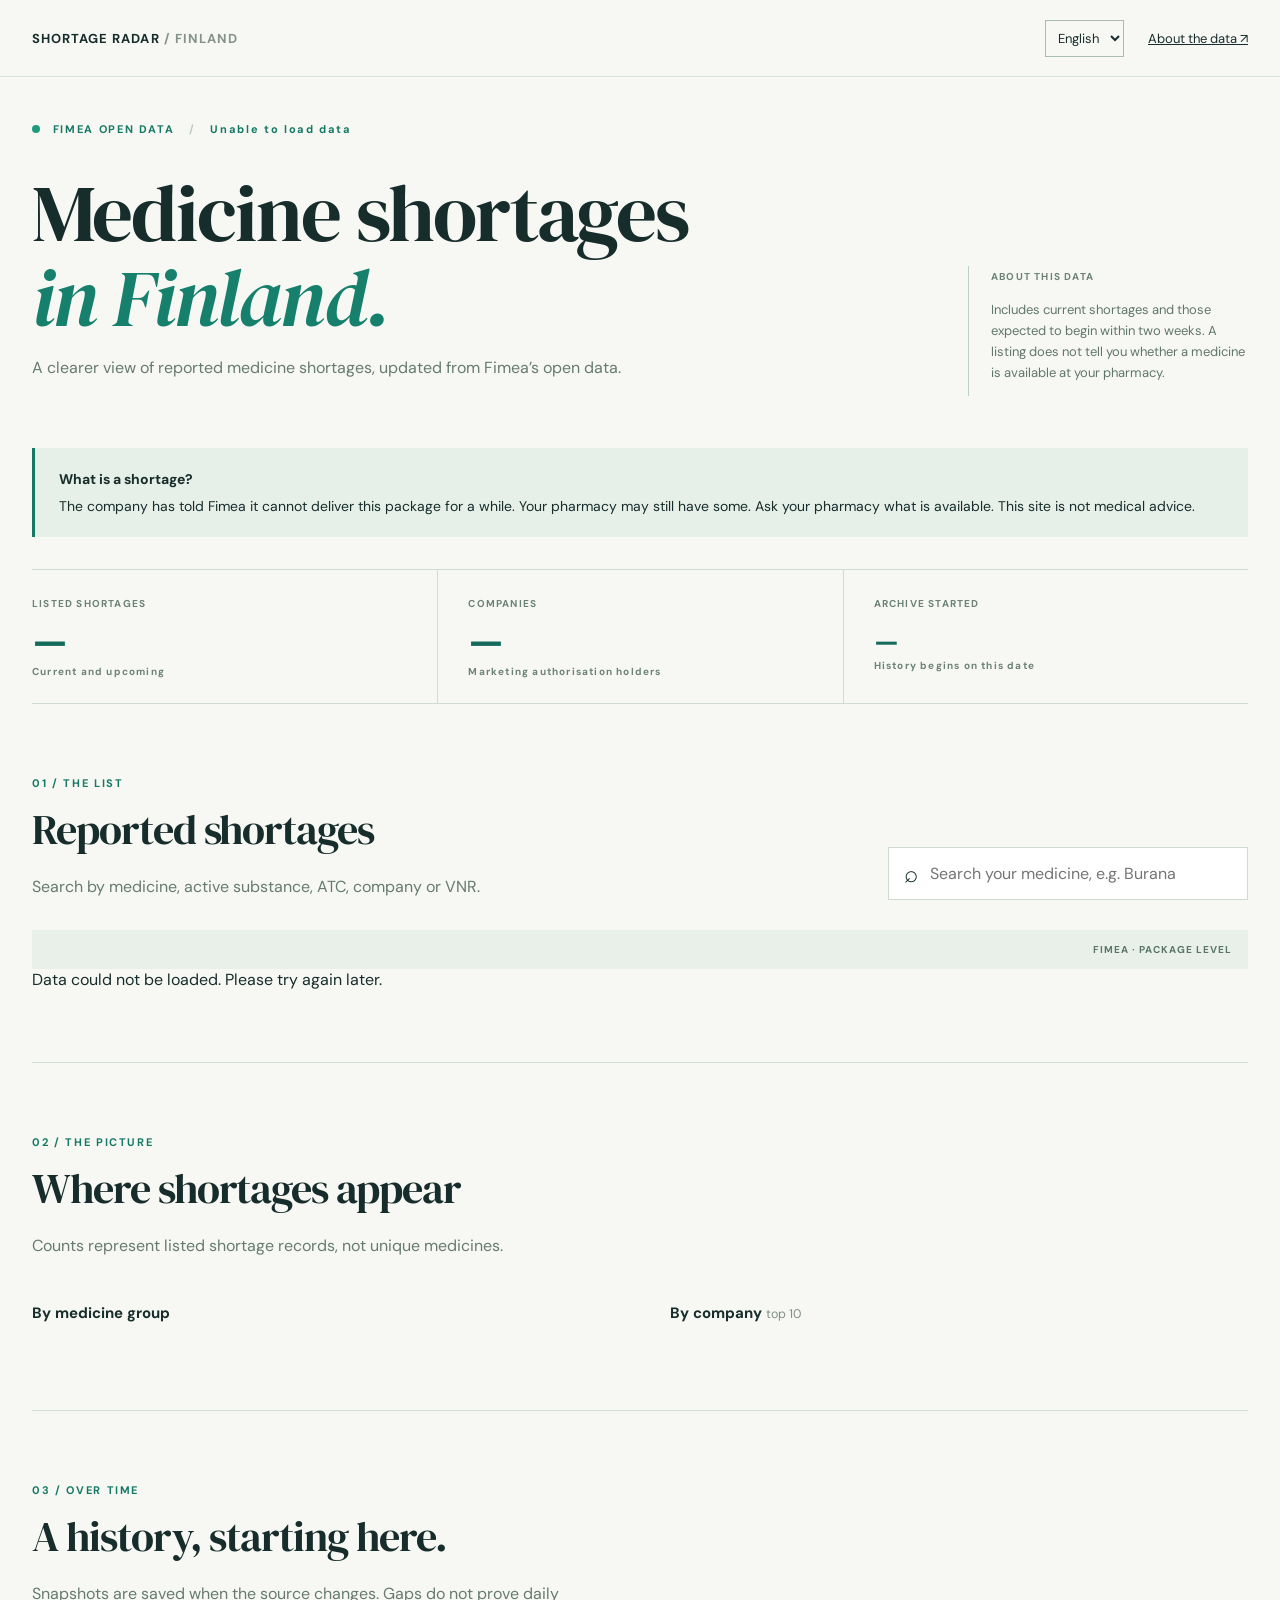
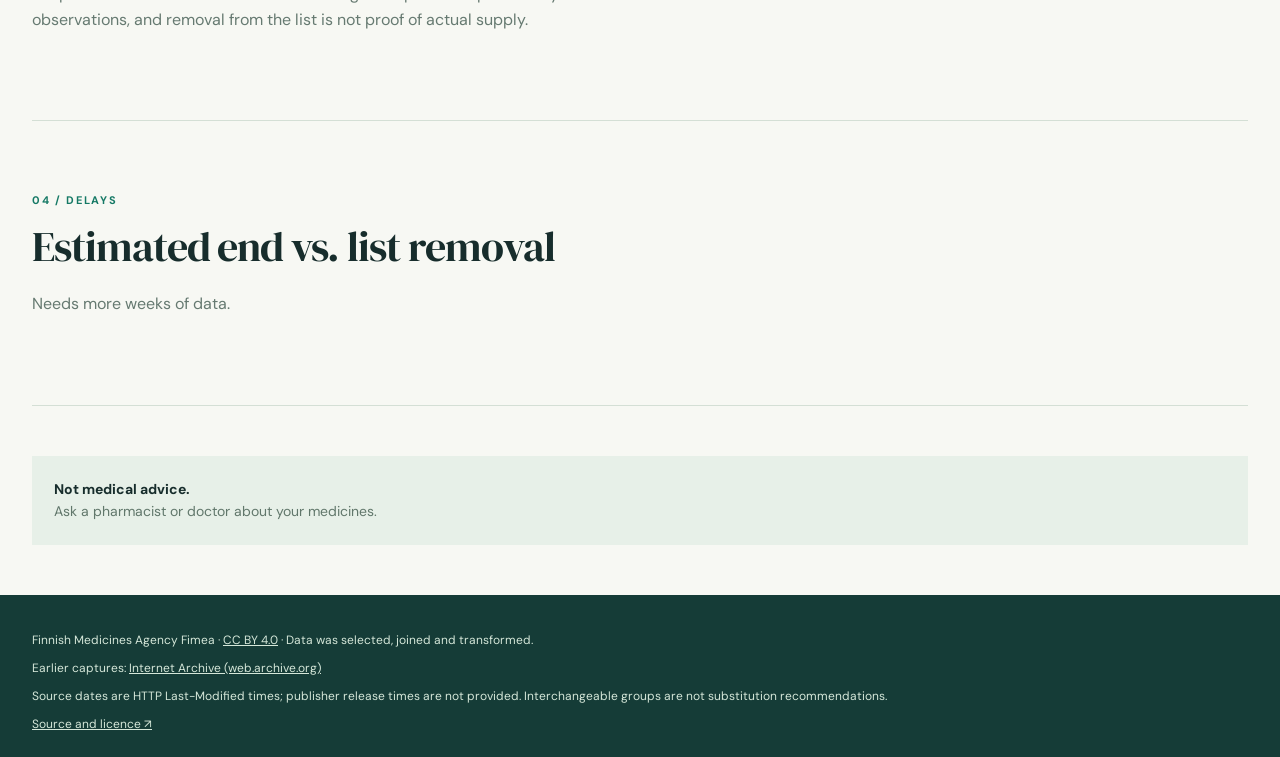
==== site/index.html @ bbe93842 "Clarify delay sample and credit archived captures" ====
<!doctype html>
<html lang="en">
<head><meta charset="utf-8"><style>html.i18n-pending body{visibility:hidden}</style><script>
  (() => {
    let saved;
    try { saved = localStorage.getItem('language'); } catch (_) {}
    document.documentElement.lang = ['en', 'fi'].includes(saved) ? saved : (navigator.language || '').toLowerCase().startsWith('fi') ? 'fi' : 'en';
    document.documentElement.classList.add('i18n-pending');
  })();
</script><meta name="viewport" content="width=device-width, initial-scale=1"><meta name="description" content="A clearer view of reported medicine shortages in Finland."><title>Shortage Radar — Finland</title><link rel="stylesheet" href="style.css"><script src="app.js" defer></script></head>
<body>
<header><div class="wrap nav"><a href="#top" class="brand"><span data-i18n="brand">SHORTAGE RADAR</span> <span class="country" data-i18n="country">/ FINLAND</span></a><div class="nav-actions"><label for="language" class="sr-only" data-i18n="languageLabel">Language</label><select id="language"><option value="en">English</option><option value="fi">Suomi</option></select><a href="https://github.com/AlejandroRenalias/shortage-radar"><span data-i18n="aboutLink">About the data ↗</span></a></div></div></header>
<main id="top" class="wrap">
  <div class="eyebrow"><span class="dot"></span> <span data-i18n="openData">FIMEA OPEN DATA</span> <span class="sep">/</span> <span id="updated">Loading data…</span></div>
  <section class="intro"><div><h1><span data-i18n="heading">Medicine shortages</span><br><em data-i18n="headingPlace">in Finland.</em></h1><p><span data-i18n="intro">A clearer view of reported medicine shortages, updated from Fimea’s open data.</span></p></div><div class="intro-note"><span><span data-i18n="aboutTitle">ABOUT THIS DATA</span></span><p><span data-i18n="aboutText">Includes current shortages and those expected to begin within two weeks. A listing does not tell you whether a medicine is available at your pharmacy.</span></p></div></section>
  <aside class="help" aria-labelledby="help-title"><strong id="help-title">What is a shortage?</strong><p id="help-text">The company has told Fimea it cannot deliver this package for a while. Your pharmacy may still have some. Ask your pharmacy what is available. This site is not medical advice.</p></aside>
  <section class="stats" data-i18n-aria="overview" aria-label="Overview"><div><span><span data-i18n="statShortages">LISTED SHORTAGES</span></span><strong id="total">—</strong><small><span data-i18n="statCurrent">Current and upcoming</span></small></div><div><span><span data-i18n="statCompanies">COMPANIES</span></span><strong id="companies">—</strong><small><span data-i18n="statHolders">Marketing authorisation holders</span></small></div><div><span><span data-i18n="statArchive">ARCHIVE STARTED</span></span><strong class="date" id="start">—</strong><small><span data-i18n="statArchiveNote">History begins on this date</span></small></div></section>
  <section class="listing" id="shortages"><div class="section-head"><div><div class="kicker"><span data-i18n="listKicker">01 / THE LIST</span></div><h2 id="list-title">Reported shortages</h2><p id="search-hint">Search by medicine, active substance, ATC, company or VNR.</p></div><label class="search"><span class="sr-only"><span data-i18n="searchLabel">Search shortages</span></span><span aria-hidden="true">⌕</span><input id="search" type="search" placeholder="Search your medicine, e.g. Burana"></label></div><div class="list-meta"><span id="result-count"></span><span><span data-i18n="packageLevel">FIMEA · PACKAGE LEVEL</span></span></div><div id="list" class="list" aria-live="polite"><p class="list-state">Loading shortages…</p></div><button id="more" hidden>Show more</button></section>
  <section class="analysis"><div class="section-head"><div><div class="kicker"><span data-i18n="pictureKicker">02 / THE PICTURE</span></div><h2><span data-i18n="pictureTitle">Where shortages appear</span></h2><p><span data-i18n="pictureText">Counts represent listed shortage records, not unique medicines.</span></p></div></div><div class="breakdowns"><div><h3><span data-i18n="byGroup">By medicine group</span></h3><div id="atc"></div></div><div><h3><span data-i18n="byCompany">By company</span> <small><span data-i18n="topTen">top 10</span></small></h3><div id="company"></div></div></div></section>
  <section class="history"><div><div class="kicker"><span data-i18n="historyKicker">03 / OVER TIME</span></div><h2><span data-i18n="historyTitle">A history, starting here.</span></h2><p id="history-note"></p><p><span data-i18n="historyText">Snapshots are saved when the source changes. Gaps do not prove daily observations, and removal from the list is not proof of actual supply.</span></p><p id="rss-note"></p></div><div id="chart" class="chart" data-i18n-aria="chartLabel" aria-label="Shortage counts by saved snapshot"></div></section>
  <section class="delays"><div class="kicker"><span data-i18n="delayKicker">04 / DELAYS</span></div><h2><span data-i18n="delayTitle">Estimated end vs. list removal</span></h2><p id="delay-note">Needs more weeks of data.</p><div id="delay-list"></div></section>
  <aside class="notice"><strong data-i18n="noticeTitle">Not medical advice.</strong> <span data-i18n="noticeText">Ask a pharmacist or doctor about your medicines.</span></aside>
</main><footer><div class="wrap"><p><span data-i18n="footerAgency">Finnish Medicines Agency Fimea</span> · <a href="https://creativecommons.org/licenses/by/4.0/">CC BY 4.0</a> · <span data-i18n="footerTransform">Data was selected, joined and transformed.</span></p><p><span data-i18n="archiveCredit">Earlier captures:</span> <a href="https://web.archive.org/">Internet Archive (web.archive.org)</a></p><p id="source-times"></p><p><span data-i18n="footerNote">Source dates are HTTP Last-Modified times; publisher release times are not provided. Interchangeable groups are not substitution recommendations.</span></p><a href="https://fimea.fi/en/about_us/open-data"><span data-i18n="sourceLink">Source and licence ↗</span></a></div></footer>
</body></html>
---- site/style.css ----
@import url('https://fonts.googleapis.com/css2?family=DM+Sans:wght@400;500;600;700&family=DM+Serif+Display:ital@0;1&display=swap');
:root{font-family:'DM Sans',system-ui,sans-serif;color:#172d2c;background:#f7f8f3;font-size:16px}*{box-sizing:border-box}body{margin:0}a{color:inherit}header{border-bottom:1px solid #d8e1da;background:#f7f8f3}.wrap{width:min(1220px,calc(100% - 64px));margin:auto}.nav{height:76px;display:flex;align-items:center;justify-content:space-between;font-size:13px}.brand{text-decoration:none;font-weight:700;letter-spacing:.08em}.brandmark{font-size:24px;color:#14856e;vertical-align:middle;margin-right:8px}.country{color:#85928b}.nav>a:last-child{font-weight:600}.eyebrow,.kicker{font-size:11px;letter-spacing:.15em;font-weight:700;color:#157965}.eyebrow{margin-top:45px}.dot{display:inline-block;width:8px;height:8px;background:#1e9b7d;border-radius:50%;margin-right:8px}.sep{color:#bac8bd;margin:0 10px}.intro{display:flex;justify-content:space-between;align-items:end;gap:35px;margin:35px 0 52px}h1,h2{font-family:'DM Serif Display',Georgia,serif;font-weight:400;margin:0;letter-spacing:-.025em}h1{font-size:clamp(48px,6.3vw,82px);line-height:1.04}h1 em{color:#16806d;font-weight:400}.intro>div:first-child>p,.section-head p,.history p,.delays p{color:#667a71;line-height:1.6}.intro-note{border-left:1px solid #bdcec2;padding-left:22px;max-width:280px;font-size:13px;line-height:1.6;color:#61766d}.intro-note span,.stats span{font-size:10px;letter-spacing:.12em;font-weight:700;color:#6c8177}.stats{display:grid;grid-template-columns:repeat(3,1fr);border-top:1px solid #cfdcd2;border-bottom:1px solid #cfdcd2}.stats>div{padding:27px 25px 25px 0}.stats>div+div{border-left:1px solid #cfdcd2;padding-left:30px}.stats span,.stats strong,.stats small{display:block}.stats strong{font-size:39px;margin:12px 0 4px;line-height:1;color:#146b5c}.stats .date{font-size:27px;margin-top:18px}.stats small{font-size:12px;color:#829189}.listing,.analysis,.history,.delays{padding:72px 0;border-bottom:1px solid #d4dfd5}.section-head{display:flex;justify-content:space-between;align-items:end;gap:25px;margin-bottom:30px}h2{font-size:42px;margin-top:10px}.section-head p{margin-bottom:0}.search{display:flex;align-items:center;background:white;border:1px solid #cedbd1;padding:10px 15px;min-width:300px;gap:10px}.search span{font-size:24px}.search input{border:0;outline:0;font:inherit;width:100%;background:transparent}.search:focus-within{outline:2px solid #177c69}.list-meta{display:flex;justify-content:space-between;background:#e8f0e9;padding:13px 16px;font-size:10px;font-weight:700;letter-spacing:.1em;color:#5b7669}.row{display:grid;grid-template-columns:2.4fr 1.1fr 1fr .8fr;gap:20px;align-items:center;padding:19px 16px;border-bottom:1px solid #e0e8e0;font-size:13px}.row strong{display:block;font-size:15px}.row small{display:block;color:#7b8c82;margin-top:5px}.row .status{color:#14765f;font-size:11px;font-weight:700}.row .upcoming{color:#98702d}button{background:#173f39;color:white;border:0;padding:12px 20px;font:inherit;cursor:pointer;margin-top:22px}button:hover{background:#176e5e}.breakdowns{display:grid;grid-template-columns:1fr 1fr;gap:60px}h3{font-size:15px}h3 small{font-weight:400;color:#819087}.barrow{display:grid;grid-template-columns:160px 1fr 35px;gap:10px;align-items:center;font-size:12px;padding:8px 0}.barrow>span:first-child{overflow:hidden;text-overflow:ellipsis;white-space:nowrap}.track{background:#e3ece4;height:5px}.track i{display:block;background:#2b927b;height:100%}.history{display:grid;grid-template-columns:1fr 1fr;gap:70px}.chart{display:flex;align-items:end;gap:8px;min-height:180px;border-bottom:1px solid #c9d7cd}.chart div{flex:1;min-width:5px;max-width:50px;background:#5da891;position:relative}.chart div span{position:absolute;bottom:100%;font-size:10px;color:#657b70}.notice{margin:50px 0;background:#e7f0e8;padding:22px;line-height:1.6;font-size:14px}.notice span{display:block;color:#61776b}footer{background:#153c37;color:#d5e7d9;padding:25px 0;font-size:12px}footer a{float:right}.sr-only{position:absolute;width:1px;height:1px;overflow:hidden;clip:rect(0,0,0,0)}@media(max-width:700px){.wrap{width:calc(100% - 36px)}.nav{height:65px}.nav>a:last-child{font-size:11px}.country{display:none}.eyebrow{margin-top:30px}.intro{display:block;margin:25px 0 35px}.intro-note{margin-top:25px;max-width:none}.stats>div{padding:20px 8px 20px 0}.stats>div+div{padding-left:10px}.stats strong{font-size:29px}.stats .date{font-size:16px}.stats small{font-size:10px}.listing,.analysis,.history,.delays{padding:50px 0}.section-head{display:block}.search{margin-top:22px;min-width:0}h2{font-size:34px}.row{grid-template-columns:1fr 1fr;gap:12px}.breakdowns,.history{grid-template-columns:1fr;gap:25px}.barrow{grid-template-columns:120px 1fr 25px}.chart{min-height:130px}}
/* The chart scales to its container, regardless of the number of snapshots. */
.chart{display:block;min-width:0;min-height:0;border:0;align-self:end}.chart svg{display:block;width:100%;height:auto;border-bottom:1px solid #c9d7cd}.chart .chart-labels{display:flex;justify-content:space-between;gap:8px;position:static;max-width:none;min-width:0;background:none;font-size:11px;color:#657b70;padding-top:8px}.chart .chart-labels span{position:static;font-size:11px;color:#657b70}
footer a{float:none}
/* Plain-language list */
:root{font-variant-numeric:tabular-nums}.nav-actions{display:flex;align-items:center;gap:24px}.nav-actions select{font:inherit;color:inherit;background:transparent;border:1px solid #a9bcb0;padding:8px}.help{background:#e7f0e8;border-left:3px solid #157965;padding:20px 24px;margin:0 0 32px;line-height:1.6;font-size:14px}.help p{margin:4px 0 0}.row{display:block;padding:24px 16px;font-size:15px;line-height:1.5}.card-heading{display:flex;justify-content:space-between;align-items:baseline;gap:16px}.card-heading h3{font-size:18px;margin:0}.row p{margin:5px 0;color:#304e43}.row .form,.row .group{color:#4f665a;font-size:14px}.row .status{flex-shrink:0;color:#115c4c;background:#e1efe6;padding:3px 9px;font-size:12px}.row .upcoming{color:#694700;background:#f7edcf}.row .status-sentence{margin-top:16px;font-weight:600;color:#172d2c}.late{color:#8b3e2b}.row details{margin-top:14px}.row summary{cursor:pointer;color:#125e4d;font-weight:700;width:fit-content;padding:8px 0}.row summary:focus-visible,.nav-actions select:focus-visible,button:focus-visible{outline:2px solid #125e4d;outline-offset:3px}.row dl{display:grid;grid-template-columns:repeat(3,minmax(0,1fr));gap:16px;margin:8px 0}.row dt{font-size:12px;color:#536b5e}.row dd{margin:3px 0 0;overflow-wrap:anywhere}.list-state{padding:24px 16px;color:#405d4f}.search{min-width:360px}
@media(max-width:700px){.nav-actions{gap:12px}.nav-actions select{max-width:90px}.search{min-width:0}.card-heading{align-items:flex-start}.row dl{grid-template-columns:repeat(2,minmax(0,1fr))}.row{padding:20px 0}.help{padding:16px}.card-heading h3{min-width:0;overflow-wrap:anywhere}}

/* Keep medicine group names readable at every width. */
#atc .barrow{grid-template-columns:minmax(0, 2fr) minmax(40px, 1fr) 35px}#atc .barrow>span:first-child{overflow:visible;white-space:normal}#chart:not(:has(svg)){color:#536b5e;line-height:1.6}

.card-heading{justify-content:flex-start;flex-wrap:wrap;gap:8px 12px}.list-meta{text-transform:uppercase}
@media(min-width:701px){.row{padding:16px}.row .status-sentence{margin-top:8px}.row details{margin-top:6px}.row p{margin:3px 0}}

.intro-note p span{font:inherit;letter-spacing:inherit;color:inherit}@media(max-width:700px){h1{font-size:clamp(36px,10vw,48px);overflow-wrap:anywhere}}
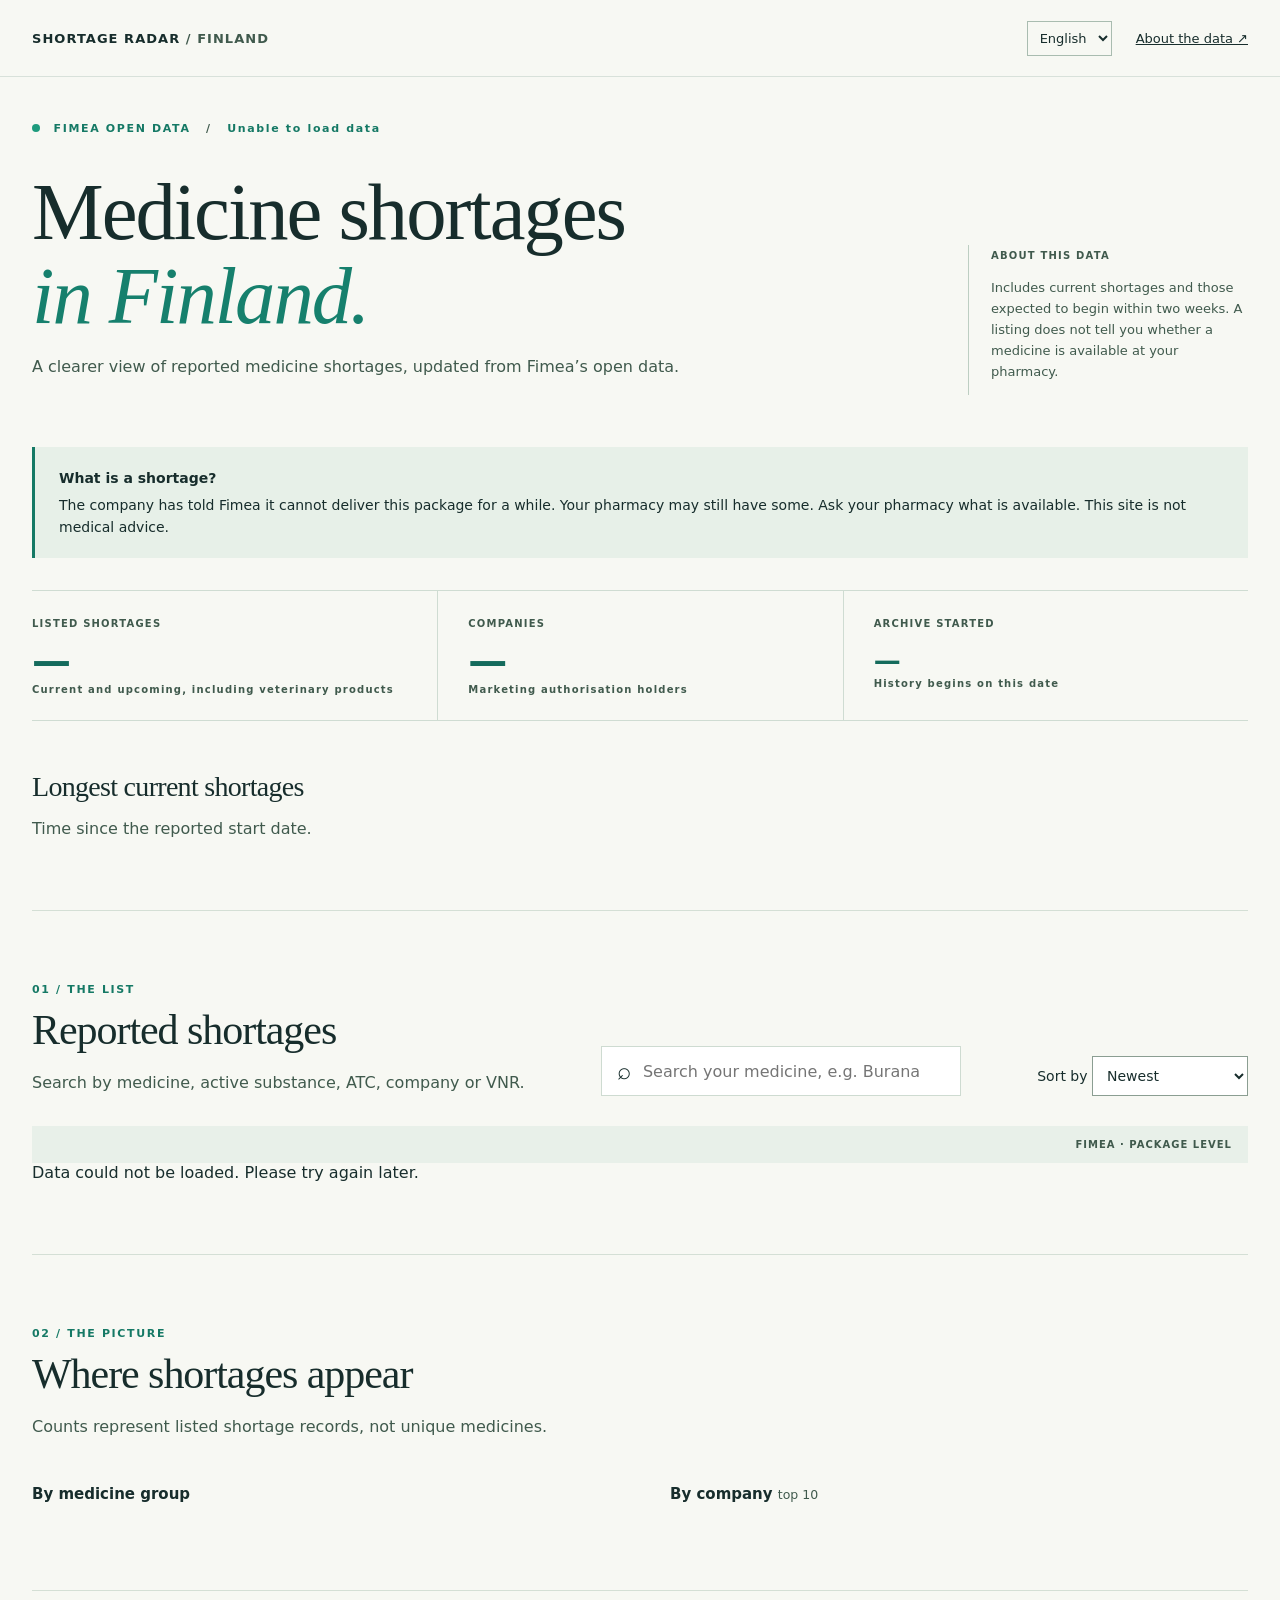
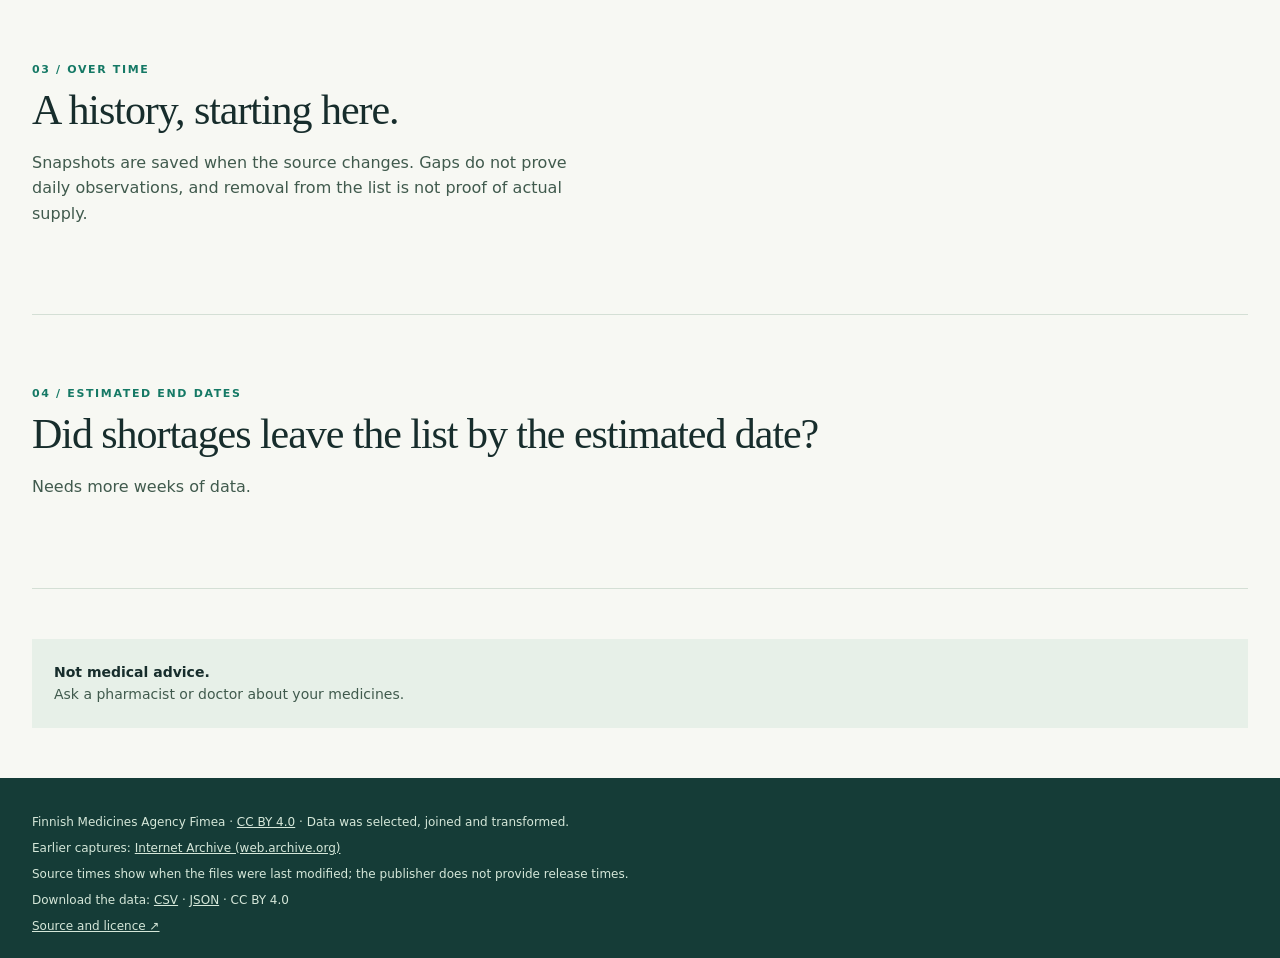
==== commit 9daab992: "Polish shortage dashboard for launch" ====
--- a/site/index.html
+++ b/site/index.html
@@ -1,24 +1,32 @@
 <!doctype html>
 <html lang="en">
-<head><meta charset="utf-8"><style>html.i18n-pending body{visibility:hidden}</style><script>
-  (() => {
-    let saved;
-    try { saved = localStorage.getItem('language'); } catch (_) {}
-    document.documentElement.lang = ['en', 'fi'].includes(saved) ? saved : (navigator.language || '').toLowerCase().startsWith('fi') ? 'fi' : 'en';
-    document.documentElement.classList.add('i18n-pending');
-  })();
-</script><meta name="viewport" content="width=device-width, initial-scale=1"><meta name="description" content="A clearer view of reported medicine shortages in Finland."><title>Shortage Radar — Finland</title><link rel="stylesheet" href="style.css"><script src="app.js" defer></script></head>
+<head>
+<meta charset="utf-8">
+<meta http-equiv="Content-Security-Policy" content="default-src 'self'; img-src 'self' data:; style-src 'self'; script-src 'self'; connect-src 'self'; base-uri 'none'; form-action 'none'">
+<meta name="referrer" content="no-referrer">
+<meta name="viewport" content="width=device-width, initial-scale=1">
+<meta name="description" content="A clearer view of reported medicine shortages in Finland.">
+<meta name="theme-color" content="#153c37">
+<link rel="canonical" href="https://alejandrorenalias.github.io/shortage-radar/">
+<meta property="og:title" content="Shortage Radar — Finland"><meta property="og:description" content="Reported medicine shortages in Finland, from Fimea open data."><meta property="og:type" content="website"><meta property="og:url" content="https://alejandrorenalias.github.io/shortage-radar/"><meta property="og:image" content="https://alejandrorenalias.github.io/shortage-radar/preview.png"><meta property="og:locale" content="fi_FI"><meta property="og:locale:alternate" content="en_GB">
+<meta name="twitter:card" content="summary_large_image"><meta name="twitter:title" content="Shortage Radar — Finland"><meta name="twitter:description" content="Reported medicine shortages in Finland, from Fimea open data."><meta name="twitter:image" content="https://alejandrorenalias.github.io/shortage-radar/preview.png">
+<link rel="icon" href="favicon.svg" type="image/svg+xml"><link rel="icon" href="favicon-32.png" sizes="32x32"><link rel="apple-touch-icon" href="apple-touch-icon.png">
+<link rel="preload" href="fonts/dm-sans.woff2" as="font" type="font/woff2" crossorigin><link rel="preload" href="fonts/dm-serif.woff2" as="font" type="font/woff2" crossorigin>
+<title>Shortage Radar — Finland</title><link rel="stylesheet" href="style.css"><script src="language.js"></script><script src="app.js" defer></script></head>
 <body>
+<a class="skip-link" href="#shortages" data-i18n="skip">Skip to shortages</a>
+<noscript><p class="noscript">JavaScript is needed to load the shortage list. / Saatavuushäiriölistan lataaminen edellyttää JavaScriptiä.</p></noscript>
 <header><div class="wrap nav"><a href="#top" class="brand"><span data-i18n="brand">SHORTAGE RADAR</span> <span class="country" data-i18n="country">/ FINLAND</span></a><div class="nav-actions"><label for="language" class="sr-only" data-i18n="languageLabel">Language</label><select id="language"><option value="en">English</option><option value="fi">Suomi</option></select><a href="https://github.com/AlejandroRenalias/shortage-radar"><span data-i18n="aboutLink">About the data ↗</span></a></div></div></header>
 <main id="top" class="wrap">
-  <div class="eyebrow"><span class="dot"></span> <span data-i18n="openData">FIMEA OPEN DATA</span> <span class="sep">/</span> <span id="updated">Loading data…</span></div>
+  <div class="eyebrow"><span class="dot"></span> <span data-i18n="openData">FIMEA OPEN DATA</span> <span class="sep">/</span> <span id="updated">Loading data…</span> <span id="freshness"></span></div>
   <section class="intro"><div><h1><span data-i18n="heading">Medicine shortages</span><br><em data-i18n="headingPlace">in Finland.</em></h1><p><span data-i18n="intro">A clearer view of reported medicine shortages, updated from Fimea’s open data.</span></p></div><div class="intro-note"><span><span data-i18n="aboutTitle">ABOUT THIS DATA</span></span><p><span data-i18n="aboutText">Includes current shortages and those expected to begin within two weeks. A listing does not tell you whether a medicine is available at your pharmacy.</span></p></div></section>
   <aside class="help" aria-labelledby="help-title"><strong id="help-title">What is a shortage?</strong><p id="help-text">The company has told Fimea it cannot deliver this package for a while. Your pharmacy may still have some. Ask your pharmacy what is available. This site is not medical advice.</p></aside>
-  <section class="stats" data-i18n-aria="overview" aria-label="Overview"><div><span><span data-i18n="statShortages">LISTED SHORTAGES</span></span><strong id="total">—</strong><small><span data-i18n="statCurrent">Current and upcoming</span></small></div><div><span><span data-i18n="statCompanies">COMPANIES</span></span><strong id="companies">—</strong><small><span data-i18n="statHolders">Marketing authorisation holders</span></small></div><div><span><span data-i18n="statArchive">ARCHIVE STARTED</span></span><strong class="date" id="start">—</strong><small><span data-i18n="statArchiveNote">History begins on this date</span></small></div></section>
-  <section class="listing" id="shortages"><div class="section-head"><div><div class="kicker"><span data-i18n="listKicker">01 / THE LIST</span></div><h2 id="list-title">Reported shortages</h2><p id="search-hint">Search by medicine, active substance, ATC, company or VNR.</p></div><label class="search"><span class="sr-only"><span data-i18n="searchLabel">Search shortages</span></span><span aria-hidden="true">⌕</span><input id="search" type="search" placeholder="Search your medicine, e.g. Burana"></label></div><div class="list-meta"><span id="result-count"></span><span><span data-i18n="packageLevel">FIMEA · PACKAGE LEVEL</span></span></div><div id="list" class="list" aria-live="polite"><p class="list-state">Loading shortages…</p></div><button id="more" hidden>Show more</button></section>
+  <section class="stats" data-i18n-aria="overview" aria-label="Overview"><div><span><span data-i18n="statShortages">LISTED SHORTAGES</span></span><strong id="total">—</strong><small><span data-i18n="statCurrent">Current and upcoming, including veterinary products</span></small></div><div><span><span data-i18n="statCompanies">COMPANIES</span></span><strong id="companies">—</strong><small><span data-i18n="statHolders">Marketing authorisation holders</span></small></div><div><span><span data-i18n="statArchive">ARCHIVE STARTED</span></span><strong class="date" id="start">—</strong><small><span data-i18n="statArchiveNote">History begins on this date</span></small></div></section>
+  <section class="longest" aria-labelledby="longest-title"><h2 id="longest-title" data-i18n="longestTitle">Longest current shortages</h2><p data-i18n="longestNote">Time since the reported start date.</p><ol id="longest-list"></ol></section>
+  <section class="listing" id="shortages" tabindex="-1"><div class="section-head"><div><div class="kicker"><span data-i18n="listKicker">01 / THE LIST</span></div><h2 id="list-title">Reported shortages</h2><p id="search-hint">Search by medicine, active substance, ATC, company or VNR.</p></div><label class="search"><span class="sr-only"><span data-i18n="searchLabel">Search shortages</span></span><span aria-hidden="true">⌕</span><input id="search" type="search" placeholder="Search your medicine, e.g. Burana"></label><label class="sort"><span data-i18n="sortLabel">Sort by</span> <select id="sort"><option value="newest" data-i18n="sortNewest">Newest</option><option value="name" data-i18n="sortName">Name</option><option value="longest" data-i18n="sortLongest">Longest running</option></select></label></div><div class="list-meta"><span id="result-count" aria-live="polite" aria-atomic="true"></span><span><span data-i18n="packageLevel">FIMEA · PACKAGE LEVEL</span></span></div><div id="list" class="list"><p class="list-state">Loading shortages…</p></div><button id="more" hidden>Show more</button></section>
   <section class="analysis"><div class="section-head"><div><div class="kicker"><span data-i18n="pictureKicker">02 / THE PICTURE</span></div><h2><span data-i18n="pictureTitle">Where shortages appear</span></h2><p><span data-i18n="pictureText">Counts represent listed shortage records, not unique medicines.</span></p></div></div><div class="breakdowns"><div><h3><span data-i18n="byGroup">By medicine group</span></h3><div id="atc"></div></div><div><h3><span data-i18n="byCompany">By company</span> <small><span data-i18n="topTen">top 10</span></small></h3><div id="company"></div></div></div></section>
   <section class="history"><div><div class="kicker"><span data-i18n="historyKicker">03 / OVER TIME</span></div><h2><span data-i18n="historyTitle">A history, starting here.</span></h2><p id="history-note"></p><p><span data-i18n="historyText">Snapshots are saved when the source changes. Gaps do not prove daily observations, and removal from the list is not proof of actual supply.</span></p><p id="rss-note"></p></div><div id="chart" class="chart" data-i18n-aria="chartLabel" aria-label="Shortage counts by saved snapshot"></div></section>
   <section class="delays"><div class="kicker"><span data-i18n="delayKicker">04 / DELAYS</span></div><h2><span data-i18n="delayTitle">Estimated end vs. list removal</span></h2><p id="delay-note">Needs more weeks of data.</p><div id="delay-list"></div></section>
   <aside class="notice"><strong data-i18n="noticeTitle">Not medical advice.</strong> <span data-i18n="noticeText">Ask a pharmacist or doctor about your medicines.</span></aside>
-</main><footer><div class="wrap"><p><span data-i18n="footerAgency">Finnish Medicines Agency Fimea</span> · <a href="https://creativecommons.org/licenses/by/4.0/">CC BY 4.0</a> · <span data-i18n="footerTransform">Data was selected, joined and transformed.</span></p><p><span data-i18n="archiveCredit">Earlier captures:</span> <a href="https://web.archive.org/">Internet Archive (web.archive.org)</a></p><p id="source-times"></p><p><span data-i18n="footerNote">Source dates are HTTP Last-Modified times; publisher release times are not provided. Interchangeable groups are not substitution recommendations.</span></p><a href="https://fimea.fi/en/about_us/open-data"><span data-i18n="sourceLink">Source and licence ↗</span></a></div></footer>
+</main><footer><div class="wrap"><p><span data-i18n="footerAgency">Finnish Medicines Agency Fimea</span> · <a href="https://creativecommons.org/licenses/by/4.0/">CC BY 4.0</a> · <span data-i18n="footerTransform">Data was selected, joined and transformed.</span></p><p><span data-i18n="archiveCredit">Earlier captures:</span> <a href="https://web.archive.org/">Internet Archive (web.archive.org)</a></p><p id="source-times"></p><p><span data-i18n="footerNote">Source times show when the files were last modified; the publisher does not provide release times.</span></p><p><span data-i18n="download">Download the data:</span> <a href="shortages.csv">CSV</a> · <a href="data.json">JSON</a> · CC BY 4.0</p><a href="https://fimea.fi/en/about_us/open-data"><span data-i18n="sourceLink">Source and licence ↗</span></a></div></footer>
 </body></html>
--- a/site/style.css
+++ b/site/style.css
@@ -1,7 +1,10 @@
-@import url('https://fonts.googleapis.com/css2?family=DM+Sans:wght@400;500;600;700&family=DM+Serif+Display:ital@0;1&display=swap');
-:root{font-family:'DM Sans',system-ui,sans-serif;color:#172d2c;background:#f7f8f3;font-size:16px}*{box-sizing:border-box}body{margin:0}a{color:inherit}header{border-bottom:1px solid #d8e1da;background:#f7f8f3}.wrap{width:min(1220px,calc(100% - 64px));margin:auto}.nav{height:76px;display:flex;align-items:center;justify-content:space-between;font-size:13px}.brand{text-decoration:none;font-weight:700;letter-spacing:.08em}.brandmark{font-size:24px;color:#14856e;vertical-align:middle;margin-right:8px}.country{color:#85928b}.nav>a:last-child{font-weight:600}.eyebrow,.kicker{font-size:11px;letter-spacing:.15em;font-weight:700;color:#157965}.eyebrow{margin-top:45px}.dot{display:inline-block;width:8px;height:8px;background:#1e9b7d;border-radius:50%;margin-right:8px}.sep{color:#bac8bd;margin:0 10px}.intro{display:flex;justify-content:space-between;align-items:end;gap:35px;margin:35px 0 52px}h1,h2{font-family:'DM Serif Display',Georgia,serif;font-weight:400;margin:0;letter-spacing:-.025em}h1{font-size:clamp(48px,6.3vw,82px);line-height:1.04}h1 em{color:#16806d;font-weight:400}.intro>div:first-child>p,.section-head p,.history p,.delays p{color:#667a71;line-height:1.6}.intro-note{border-left:1px solid #bdcec2;padding-left:22px;max-width:280px;font-size:13px;line-height:1.6;color:#61766d}.intro-note span,.stats span{font-size:10px;letter-spacing:.12em;font-weight:700;color:#6c8177}.stats{display:grid;grid-template-columns:repeat(3,1fr);border-top:1px solid #cfdcd2;border-bottom:1px solid #cfdcd2}.stats>div{padding:27px 25px 25px 0}.stats>div+div{border-left:1px solid #cfdcd2;padding-left:30px}.stats span,.stats strong,.stats small{display:block}.stats strong{font-size:39px;margin:12px 0 4px;line-height:1;color:#146b5c}.stats .date{font-size:27px;margin-top:18px}.stats small{font-size:12px;color:#829189}.listing,.analysis,.history,.delays{padding:72px 0;border-bottom:1px solid #d4dfd5}.section-head{display:flex;justify-content:space-between;align-items:end;gap:25px;margin-bottom:30px}h2{font-size:42px;margin-top:10px}.section-head p{margin-bottom:0}.search{display:flex;align-items:center;background:white;border:1px solid #cedbd1;padding:10px 15px;min-width:300px;gap:10px}.search span{font-size:24px}.search input{border:0;outline:0;font:inherit;width:100%;background:transparent}.search:focus-within{outline:2px solid #177c69}.list-meta{display:flex;justify-content:space-between;background:#e8f0e9;padding:13px 16px;font-size:10px;font-weight:700;letter-spacing:.1em;color:#5b7669}.row{display:grid;grid-template-columns:2.4fr 1.1fr 1fr .8fr;gap:20px;align-items:center;padding:19px 16px;border-bottom:1px solid #e0e8e0;font-size:13px}.row strong{display:block;font-size:15px}.row small{display:block;color:#7b8c82;margin-top:5px}.row .status{color:#14765f;font-size:11px;font-weight:700}.row .upcoming{color:#98702d}button{background:#173f39;color:white;border:0;padding:12px 20px;font:inherit;cursor:pointer;margin-top:22px}button:hover{background:#176e5e}.breakdowns{display:grid;grid-template-columns:1fr 1fr;gap:60px}h3{font-size:15px}h3 small{font-weight:400;color:#819087}.barrow{display:grid;grid-template-columns:160px 1fr 35px;gap:10px;align-items:center;font-size:12px;padding:8px 0}.barrow>span:first-child{overflow:hidden;text-overflow:ellipsis;white-space:nowrap}.track{background:#e3ece4;height:5px}.track i{display:block;background:#2b927b;height:100%}.history{display:grid;grid-template-columns:1fr 1fr;gap:70px}.chart{display:flex;align-items:end;gap:8px;min-height:180px;border-bottom:1px solid #c9d7cd}.chart div{flex:1;min-width:5px;max-width:50px;background:#5da891;position:relative}.chart div span{position:absolute;bottom:100%;font-size:10px;color:#657b70}.notice{margin:50px 0;background:#e7f0e8;padding:22px;line-height:1.6;font-size:14px}.notice span{display:block;color:#61776b}footer{background:#153c37;color:#d5e7d9;padding:25px 0;font-size:12px}footer a{float:right}.sr-only{position:absolute;width:1px;height:1px;overflow:hidden;clip:rect(0,0,0,0)}@media(max-width:700px){.wrap{width:calc(100% - 36px)}.nav{height:65px}.nav>a:last-child{font-size:11px}.country{display:none}.eyebrow{margin-top:30px}.intro{display:block;margin:25px 0 35px}.intro-note{margin-top:25px;max-width:none}.stats>div{padding:20px 8px 20px 0}.stats>div+div{padding-left:10px}.stats strong{font-size:29px}.stats .date{font-size:16px}.stats small{font-size:10px}.listing,.analysis,.history,.delays{padding:50px 0}.section-head{display:block}.search{margin-top:22px;min-width:0}h2{font-size:34px}.row{grid-template-columns:1fr 1fr;gap:12px}.breakdowns,.history{grid-template-columns:1fr;gap:25px}.barrow{grid-template-columns:120px 1fr 25px}.chart{min-height:130px}}
+@font-face{font-family:'DM Sans';src:url('fonts/dm-sans.woff2') format('woff2');font-weight:400 700;font-display:swap}
+@font-face{font-family:'DM Serif Display';src:url('fonts/dm-serif.woff2') format('woff2');font-style:normal;font-weight:400;font-display:swap}
+@font-face{font-family:'DM Serif Display';src:url('fonts/dm-serif-italic.woff2') format('woff2');font-style:italic;font-weight:400;font-display:swap}
+html.i18n-pending body{animation:reveal-fallback 0s 2s both}@keyframes reveal-fallback{from{visibility:hidden}to{visibility:visible}}
+:root{font-family:'DM Sans',system-ui,sans-serif;color:#172d2c;background:#f7f8f3;font-size:16px}*{box-sizing:border-box}body{margin:0}a{color:inherit}header{border-bottom:1px solid #d8e1da;background:#f7f8f3}.wrap{width:min(1220px,calc(100% - 64px));margin:auto}.nav{height:76px;display:flex;align-items:center;justify-content:space-between;font-size:13px}.brand{text-decoration:none;font-weight:700;letter-spacing:.08em}.brandmark{font-size:24px;color:#14856e;vertical-align:middle;margin-right:8px}.country{color:#405a4d}.nav>a:last-child{font-weight:600}.eyebrow,.kicker{font-size:11px;letter-spacing:.15em;font-weight:700;color:#157965}.eyebrow{margin-top:45px}.dot{display:inline-block;width:8px;height:8px;background:#1e9b7d;border-radius:50%;margin-right:8px}.sep{color:#bac8bd;margin:0 10px}.intro{display:flex;justify-content:space-between;align-items:end;gap:35px;margin:35px 0 52px}h1,h2{font-family:'DM Serif Display',Georgia,serif;font-weight:400;margin:0;letter-spacing:-.025em}h1{font-size:clamp(48px,6.3vw,82px);line-height:1.04}h1 em{color:#16806d;font-weight:400}.intro>div:first-child>p,.section-head p,.history p,.delays p{color:#405a4d;line-height:1.6}.intro-note{border-left:1px solid #bdcec2;padding-left:22px;max-width:280px;font-size:13px;line-height:1.6;color:#405a4d}.intro-note span,.stats span{font-size:10px;letter-spacing:.12em;font-weight:700;color:#405a4d}.stats{display:grid;grid-template-columns:repeat(3,1fr);border-top:1px solid #cfdcd2;border-bottom:1px solid #cfdcd2}.stats>div{padding:27px 25px 25px 0}.stats>div+div{border-left:1px solid #cfdcd2;padding-left:30px}.stats span,.stats strong,.stats small{display:block}.stats strong{font-size:39px;margin:12px 0 4px;line-height:1;color:#146b5c}.stats .date{font-size:27px;margin-top:18px}.stats small{font-size:12px;color:#405a4d}.listing,.analysis,.history,.delays{padding:72px 0;border-bottom:1px solid #d4dfd5}.section-head{display:flex;justify-content:space-between;align-items:end;gap:25px;margin-bottom:30px}h2{font-size:42px;margin-top:10px}.section-head p{margin-bottom:0}.search{display:flex;align-items:center;background:white;border:1px solid #cedbd1;padding:10px 15px;min-width:300px;gap:10px}.search span{font-size:24px}.search input{border:0;outline:0;font:inherit;width:100%;background:transparent}.search:focus-within{outline:2px solid #177c69}.list-meta{display:flex;justify-content:space-between;background:#e8f0e9;padding:13px 16px;font-size:10px;font-weight:700;letter-spacing:.1em;color:#405a4d}.row{display:grid;grid-template-columns:2.4fr 1.1fr 1fr .8fr;gap:20px;align-items:center;padding:19px 16px;border-bottom:1px solid #e0e8e0;font-size:13px}.row strong{display:block;font-size:15px}.row small{display:block;color:#405a4d;margin-top:5px}.row .status{color:#14765f;font-size:11px;font-weight:700}.row .upcoming{color:#98702d}button{background:#173f39;color:white;border:0;padding:12px 20px;font:inherit;cursor:pointer;margin-top:22px}button:hover{background:#176e5e}.breakdowns{display:grid;grid-template-columns:1fr 1fr;gap:60px}h3{font-size:15px}h3 small{font-weight:400;color:#405a4d}.barrow{display:grid;grid-template-columns:160px 1fr 35px;gap:10px;align-items:center;font-size:12px;padding:8px 0}.barrow>span:first-child{overflow:hidden;text-overflow:ellipsis;white-space:nowrap}.track{background:#e3ece4;height:5px}.track i{display:block;background:#2b927b;height:100%}.history{display:grid;grid-template-columns:1fr 1fr;gap:70px}.chart{display:flex;align-items:end;gap:8px;min-height:180px;border-bottom:1px solid #c9d7cd}.chart div{flex:1;min-width:5px;max-width:50px;background:#5da891;position:relative}.chart div span{position:absolute;bottom:100%;font-size:10px;color:#405a4d}.notice{margin:50px 0;background:#e7f0e8;padding:22px;line-height:1.6;font-size:14px}.notice span{display:block;color:#405a4d}footer{background:#153c37;color:#d5e7d9;padding:25px 0;font-size:12px}footer a{float:right}.sr-only{position:absolute;width:1px;height:1px;overflow:hidden;clip:rect(0,0,0,0)}@media(max-width:700px){.wrap{width:calc(100% - 36px)}.nav{height:65px}.nav>a:last-child{font-size:11px}.country{display:none}.eyebrow{margin-top:30px}.intro{display:block;margin:25px 0 35px}.intro-note{margin-top:25px;max-width:none}.stats>div{padding:20px 8px 20px 0}.stats>div+div{padding-left:10px}.stats strong{font-size:29px}.stats .date{font-size:16px}.stats small{font-size:10px}.listing,.analysis,.history,.delays{padding:50px 0}.section-head{display:block}.search{margin-top:22px;min-width:0}h2{font-size:34px}.row{grid-template-columns:1fr 1fr;gap:12px}.breakdowns,.history{grid-template-columns:1fr;gap:25px}.barrow{grid-template-columns:120px 1fr 25px}.chart{min-height:130px}}
 /* The chart scales to its container, regardless of the number of snapshots. */
-.chart{display:block;min-width:0;min-height:0;border:0;align-self:end}.chart svg{display:block;width:100%;height:auto;border-bottom:1px solid #c9d7cd}.chart .chart-labels{display:flex;justify-content:space-between;gap:8px;position:static;max-width:none;min-width:0;background:none;font-size:11px;color:#657b70;padding-top:8px}.chart .chart-labels span{position:static;font-size:11px;color:#657b70}
+.chart{display:block;min-width:0;min-height:0;border:0;align-self:end}.chart svg{display:block;width:100%;height:auto;border-bottom:1px solid #c9d7cd}.chart .chart-labels{display:flex;justify-content:space-between;gap:8px;position:static;max-width:none;min-width:0;background:none;font-size:11px;color:#405a4d;padding-top:8px}.chart .chart-labels span{position:static;font-size:11px;color:#405a4d}
 footer a{float:none}
 /* Plain-language list */
 :root{font-variant-numeric:tabular-nums}.nav-actions{display:flex;align-items:center;gap:24px}.nav-actions select{font:inherit;color:inherit;background:transparent;border:1px solid #a9bcb0;padding:8px}.help{background:#e7f0e8;border-left:3px solid #157965;padding:20px 24px;margin:0 0 32px;line-height:1.6;font-size:14px}.help p{margin:4px 0 0}.row{display:block;padding:24px 16px;font-size:15px;line-height:1.5}.card-heading{display:flex;justify-content:space-between;align-items:baseline;gap:16px}.card-heading h3{font-size:18px;margin:0}.row p{margin:5px 0;color:#304e43}.row .form,.row .group{color:#4f665a;font-size:14px}.row .status{flex-shrink:0;color:#115c4c;background:#e1efe6;padding:3px 9px;font-size:12px}.row .upcoming{color:#694700;background:#f7edcf}.row .status-sentence{margin-top:16px;font-weight:600;color:#172d2c}.late{color:#8b3e2b}.row details{margin-top:14px}.row summary{cursor:pointer;color:#125e4d;font-weight:700;width:fit-content;padding:8px 0}.row summary:focus-visible,.nav-actions select:focus-visible,button:focus-visible{outline:2px solid #125e4d;outline-offset:3px}.row dl{display:grid;grid-template-columns:repeat(3,minmax(0,1fr));gap:16px;margin:8px 0}.row dt{font-size:12px;color:#536b5e}.row dd{margin:3px 0 0;overflow-wrap:anywhere}.list-state{padding:24px 16px;color:#405d4f}.search{min-width:360px}
@@ -14,3 +17,6 @@
 @media(min-width:701px){.row{padding:16px}.row .status-sentence{margin-top:8px}.row details{margin-top:6px}.row p{margin:3px 0}}
 
 .intro-note p span{font:inherit;letter-spacing:inherit;color:inherit}@media(max-width:700px){h1{font-size:clamp(36px,10vw,48px);overflow-wrap:anywhere}}
+
+.skip-link{position:absolute;top:0;left:1rem;z-index:10;background:#153c37;color:white;padding:12px;transform:translateY(-150%)}.skip-link:focus{transform:none}.noscript{padding:1rem}.longest{padding:40px 0;border-bottom:1px solid #d4dfd5}.longest h2{font-size:28px}.longest p{color:#405a4d}.longest ol{display:flex;gap:16px;flex-wrap:wrap;padding-left:20px}.longest li{flex:1 1 180px;padding-right:10px}.longest small{display:block;color:#405a4d}.sort{font-size:14px;white-space:nowrap}.sort select{font:inherit;padding:10px;border:1px solid #8b9e92;background:white;color:#172d2c}.fresh-warning{display:inline-block;color:#713b20;background:#f7edcf;padding:4px 8px}.track svg{display:block;width:100%;height:5px}.vet{font-size:12px;color:#274b3c;border:1px solid #8ba99a;padding:2px 7px}@media(max-width:700px){.sort{display:block;margin-top:16px}.longest ol{display:block}.longest li{margin:8px 0}}
+.sep{color:#405a4d}.search input:focus-visible{outline:2px solid #125e4d;outline-offset:3px}@media(min-width:701px) and (max-width:1000px){.listing .section-head{display:block}.listing .search{margin-top:22px;max-width:500px}.listing .sort{display:block;margin-top:16px}}
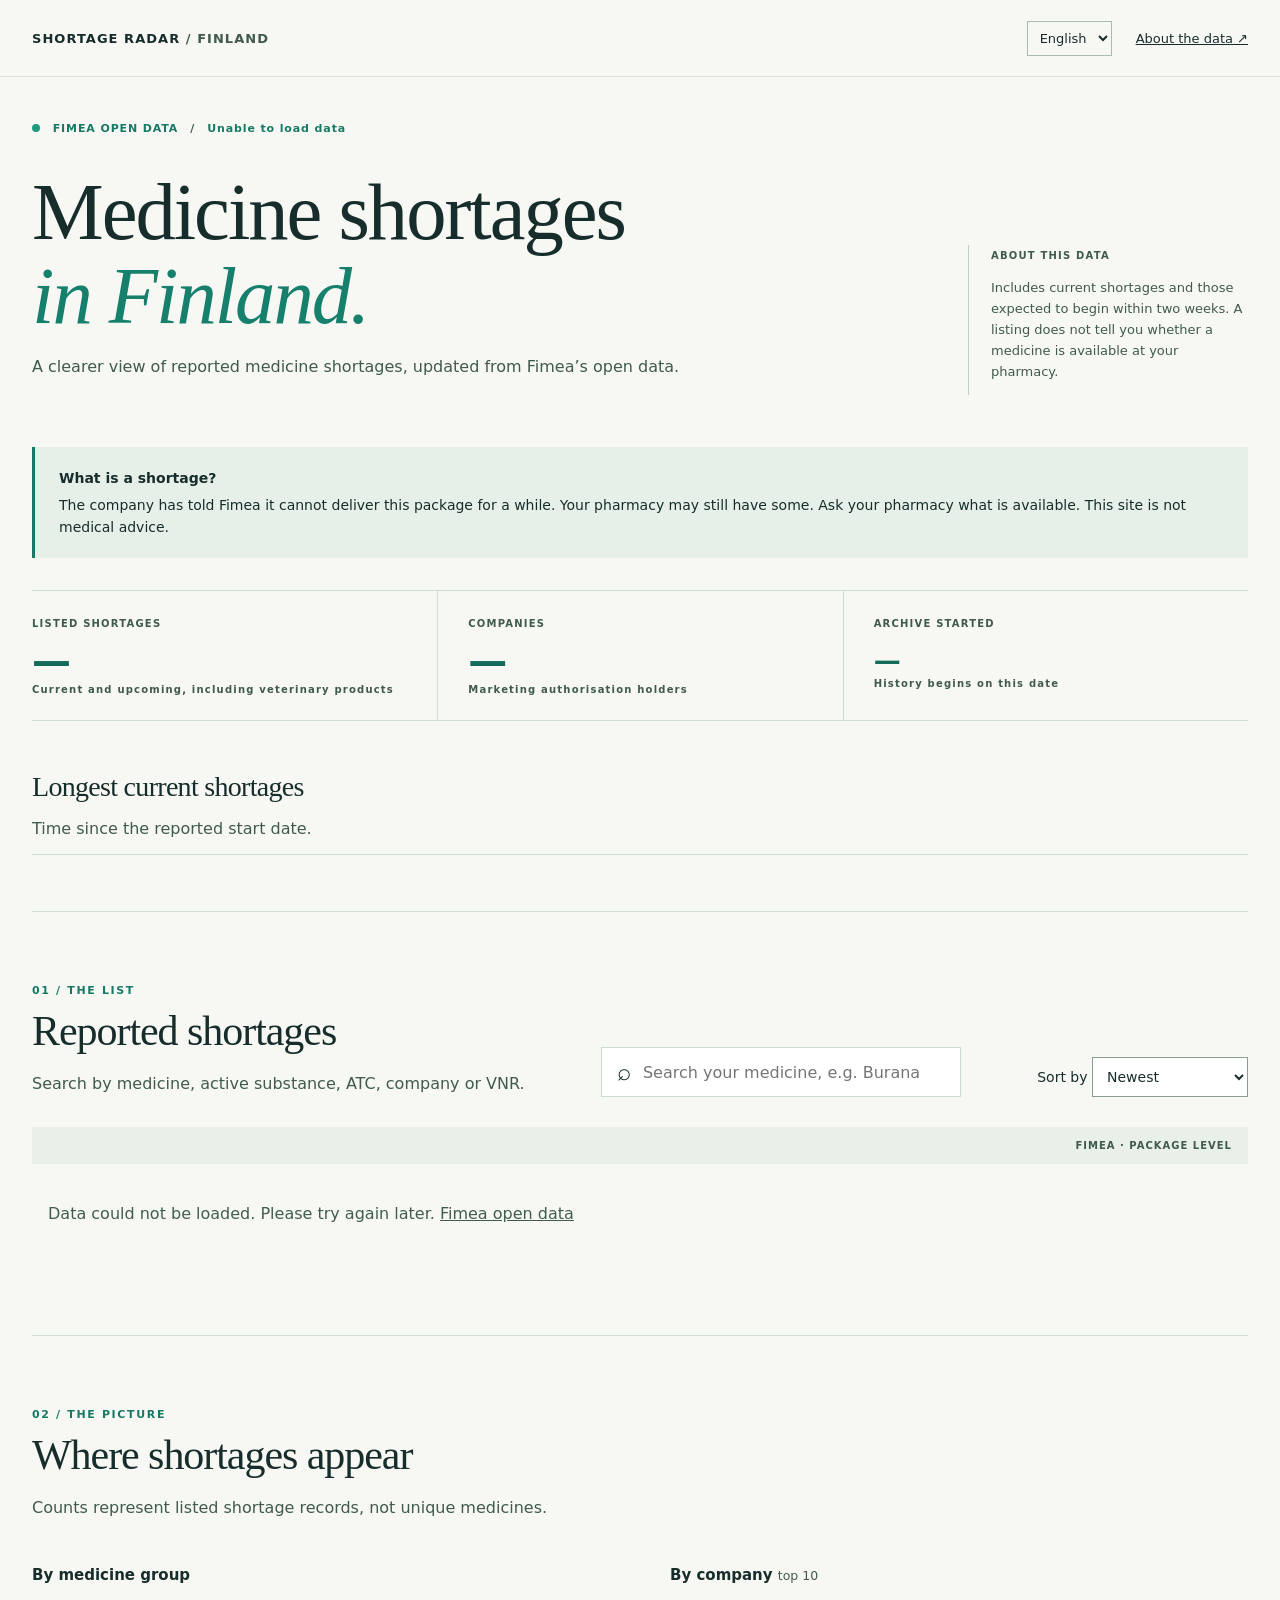
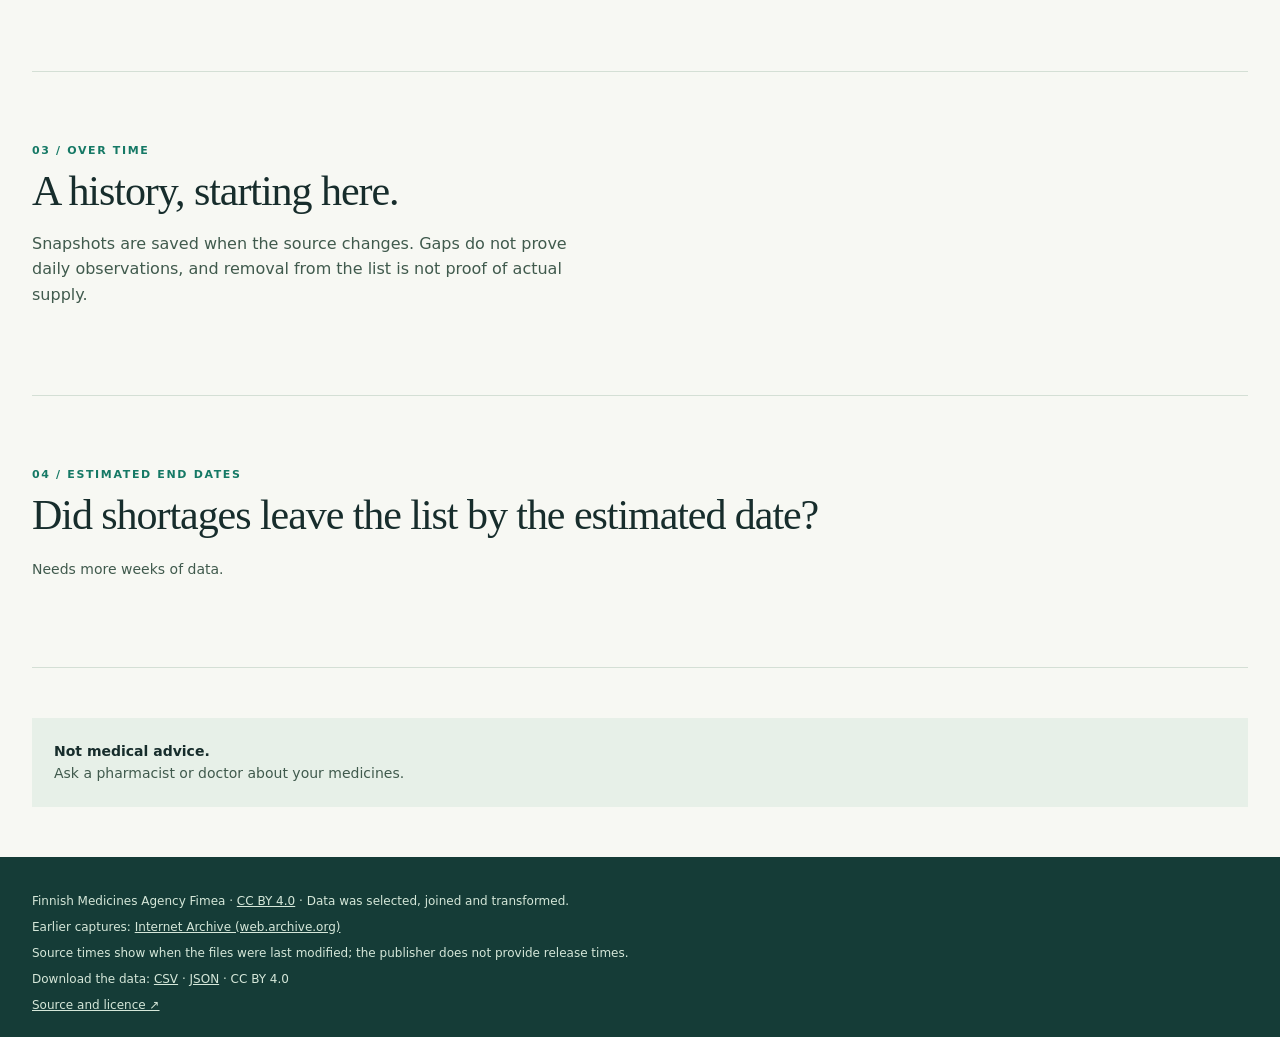
==== commit 1943fa08: "Address PR review: 404 paths, alias prefixes, header, longest list, delays, split data, error states" ====
--- a/site/index.html
+++ b/site/index.html
@@ -16,17 +16,17 @@
 <body>
 <a class="skip-link" href="#shortages" data-i18n="skip">Skip to shortages</a>
 <noscript><p class="noscript">JavaScript is needed to load the shortage list. / Saatavuushäiriölistan lataaminen edellyttää JavaScriptiä.</p></noscript>
-<header><div class="wrap nav"><a href="#top" class="brand"><span data-i18n="brand">SHORTAGE RADAR</span> <span class="country" data-i18n="country">/ FINLAND</span></a><div class="nav-actions"><label for="language" class="sr-only" data-i18n="languageLabel">Language</label><select id="language"><option value="en">English</option><option value="fi">Suomi</option></select><a href="https://github.com/AlejandroRenalias/shortage-radar"><span data-i18n="aboutLink">About the data ↗</span></a></div></div></header>
+<header><div class="wrap nav"><a href="#top" class="brand"><span data-i18n="brand">SHORTAGE RADAR</span> <span class="country" data-i18n="country">/ FINLAND</span></a><div class="nav-actions"><label for="language" class="sr-only" data-i18n="languageLabel">Language</label><select id="language"><option value="en">English</option><option value="fi">Suomi</option></select><a href="https://github.com/AlejandroRenalias/shortage-radar"><span class="about-full" data-i18n="aboutLink">About the data ↗</span><span class="about-short" data-i18n="aboutShort">About ↗</span></a></div></div></header>
 <main id="top" class="wrap">
-  <div class="eyebrow"><span class="dot"></span> <span data-i18n="openData">FIMEA OPEN DATA</span> <span class="sep">/</span> <span id="updated">Loading data…</span> <span id="freshness"></span></div>
+  <div class="eyebrow"><span class="eyebrow-source"><span class="dot"></span> <span data-i18n="openData">FIMEA OPEN DATA</span></span><span id="updated">Data unavailable / Tiedot eivät ole saatavilla</span><span id="freshness"></span></div>
   <section class="intro"><div><h1><span data-i18n="heading">Medicine shortages</span><br><em data-i18n="headingPlace">in Finland.</em></h1><p><span data-i18n="intro">A clearer view of reported medicine shortages, updated from Fimea’s open data.</span></p></div><div class="intro-note"><span><span data-i18n="aboutTitle">ABOUT THIS DATA</span></span><p><span data-i18n="aboutText">Includes current shortages and those expected to begin within two weeks. A listing does not tell you whether a medicine is available at your pharmacy.</span></p></div></section>
   <aside class="help" aria-labelledby="help-title"><strong id="help-title">What is a shortage?</strong><p id="help-text">The company has told Fimea it cannot deliver this package for a while. Your pharmacy may still have some. Ask your pharmacy what is available. This site is not medical advice.</p></aside>
   <section class="stats" data-i18n-aria="overview" aria-label="Overview"><div><span><span data-i18n="statShortages">LISTED SHORTAGES</span></span><strong id="total">—</strong><small><span data-i18n="statCurrent">Current and upcoming, including veterinary products</span></small></div><div><span><span data-i18n="statCompanies">COMPANIES</span></span><strong id="companies">—</strong><small><span data-i18n="statHolders">Marketing authorisation holders</span></small></div><div><span><span data-i18n="statArchive">ARCHIVE STARTED</span></span><strong class="date" id="start">—</strong><small><span data-i18n="statArchiveNote">History begins on this date</span></small></div></section>
   <section class="longest" aria-labelledby="longest-title"><h2 id="longest-title" data-i18n="longestTitle">Longest current shortages</h2><p data-i18n="longestNote">Time since the reported start date.</p><ol id="longest-list"></ol></section>
-  <section class="listing" id="shortages" tabindex="-1"><div class="section-head"><div><div class="kicker"><span data-i18n="listKicker">01 / THE LIST</span></div><h2 id="list-title">Reported shortages</h2><p id="search-hint">Search by medicine, active substance, ATC, company or VNR.</p></div><label class="search"><span class="sr-only"><span data-i18n="searchLabel">Search shortages</span></span><span aria-hidden="true">⌕</span><input id="search" type="search" placeholder="Search your medicine, e.g. Burana"></label><label class="sort"><span data-i18n="sortLabel">Sort by</span> <select id="sort"><option value="newest" data-i18n="sortNewest">Newest</option><option value="name" data-i18n="sortName">Name</option><option value="longest" data-i18n="sortLongest">Longest running</option></select></label></div><div class="list-meta"><span id="result-count" aria-live="polite" aria-atomic="true"></span><span><span data-i18n="packageLevel">FIMEA · PACKAGE LEVEL</span></span></div><div id="list" class="list"><p class="list-state">Loading shortages…</p></div><button id="more" hidden>Show more</button></section>
+  <section class="listing" id="shortages" tabindex="-1"><div class="section-head"><div><div class="kicker"><span data-i18n="listKicker">01 / THE LIST</span></div><h2 id="list-title">Reported shortages</h2><p id="search-hint">Search by medicine, active substance, ATC, company or VNR.</p></div><label class="search"><span class="sr-only"><span data-i18n="searchLabel">Search shortages</span></span><span aria-hidden="true">⌕</span><input id="search" type="search" placeholder="Search your medicine, e.g. Burana"></label><label class="sort"><span data-i18n="sortLabel">Sort by</span> <select id="sort"><option value="newest" data-i18n="sortNewest">Newest</option><option value="name" data-i18n="sortName">Name</option><option value="longest" data-i18n="sortLongest">Longest running</option></select></label></div><div class="list-meta"><span id="result-count" aria-live="polite" aria-atomic="true"></span><span><span data-i18n="packageLevel">FIMEA · PACKAGE LEVEL</span></span></div><div id="list" class="list"><p class="list-state">Data could not be loaded. / Tietoja ei voitu ladata. <a href="https://fimea.fi/en/about_us/open-data">Fimea</a></p></div><button id="more" hidden>Show more</button></section>
   <section class="analysis"><div class="section-head"><div><div class="kicker"><span data-i18n="pictureKicker">02 / THE PICTURE</span></div><h2><span data-i18n="pictureTitle">Where shortages appear</span></h2><p><span data-i18n="pictureText">Counts represent listed shortage records, not unique medicines.</span></p></div></div><div class="breakdowns"><div><h3><span data-i18n="byGroup">By medicine group</span></h3><div id="atc"></div></div><div><h3><span data-i18n="byCompany">By company</span> <small><span data-i18n="topTen">top 10</span></small></h3><div id="company"></div></div></div></section>
   <section class="history"><div><div class="kicker"><span data-i18n="historyKicker">03 / OVER TIME</span></div><h2><span data-i18n="historyTitle">A history, starting here.</span></h2><p id="history-note"></p><p><span data-i18n="historyText">Snapshots are saved when the source changes. Gaps do not prove daily observations, and removal from the list is not proof of actual supply.</span></p><p id="rss-note"></p></div><div id="chart" class="chart" data-i18n-aria="chartLabel" aria-label="Shortage counts by saved snapshot"></div></section>
-  <section class="delays"><div class="kicker"><span data-i18n="delayKicker">04 / DELAYS</span></div><h2><span data-i18n="delayTitle">Estimated end vs. list removal</span></h2><p id="delay-note">Needs more weeks of data.</p><div id="delay-list"></div></section>
+  <section class="delays"><div class="kicker"><span data-i18n="delayKicker">04 / DELAYS</span></div><h2><span data-i18n="delayTitle">Estimated end vs. list removal</span></h2><p id="delay-headline"></p><div id="delay-visual"></div><p id="delay-note">Needs more weeks of data.</p><div id="delay-list"></div></section>
   <aside class="notice"><strong data-i18n="noticeTitle">Not medical advice.</strong> <span data-i18n="noticeText">Ask a pharmacist or doctor about your medicines.</span></aside>
 </main><footer><div class="wrap"><p><span data-i18n="footerAgency">Finnish Medicines Agency Fimea</span> · <a href="https://creativecommons.org/licenses/by/4.0/">CC BY 4.0</a> · <span data-i18n="footerTransform">Data was selected, joined and transformed.</span></p><p><span data-i18n="archiveCredit">Earlier captures:</span> <a href="https://web.archive.org/">Internet Archive (web.archive.org)</a></p><p id="source-times"></p><p><span data-i18n="footerNote">Source times show when the files were last modified; the publisher does not provide release times.</span></p><p><span data-i18n="download">Download the data:</span> <a href="shortages.csv">CSV</a> · <a href="data.json">JSON</a> · CC BY 4.0</p><a href="https://fimea.fi/en/about_us/open-data"><span data-i18n="sourceLink">Source and licence ↗</span></a></div></footer>
 </body></html>
--- a/site/style.css
+++ b/site/style.css
@@ -20,3 +20,7 @@
 
 .skip-link{position:absolute;top:0;left:1rem;z-index:10;background:#153c37;color:white;padding:12px;transform:translateY(-150%)}.skip-link:focus{transform:none}.noscript{padding:1rem}.longest{padding:40px 0;border-bottom:1px solid #d4dfd5}.longest h2{font-size:28px}.longest p{color:#405a4d}.longest ol{display:flex;gap:16px;flex-wrap:wrap;padding-left:20px}.longest li{flex:1 1 180px;padding-right:10px}.longest small{display:block;color:#405a4d}.sort{font-size:14px;white-space:nowrap}.sort select{font:inherit;padding:10px;border:1px solid #8b9e92;background:white;color:#172d2c}.fresh-warning{display:inline-block;color:#713b20;background:#f7edcf;padding:4px 8px}.track svg{display:block;width:100%;height:5px}.vet{font-size:12px;color:#274b3c;border:1px solid #8ba99a;padding:2px 7px}@media(max-width:700px){.sort{display:block;margin-top:16px}.longest ol{display:block}.longest li{margin:8px 0}}
 .sep{color:#405a4d}.search input:focus-visible{outline:2px solid #125e4d;outline-offset:3px}@media(min-width:701px) and (max-width:1000px){.listing .section-head{display:block}.listing .search{margin-top:22px;max-width:500px}.listing .sort{display:block;margin-top:16px}}
+.about-short{display:none}.nav{gap:20px}.nav-actions{flex-shrink:0}.eyebrow{display:flex;flex-wrap:wrap;gap:6px 12px;align-items:baseline;letter-spacing:.08em}.eyebrow-source,#updated,#freshness:not(:empty){display:inline-block}#updated::before,#freshness:not(:empty)::before{content:'/';color:#405a4d;margin-right:12px}.longest ol{display:grid;grid-template-columns:repeat(5,minmax(0,1fr));gap:0;list-style:none;counter-reset:longest;padding:0;border-top:1px solid #cfdcd2}.longest li{counter-increment:longest;display:flex;flex-direction:column;gap:12px;padding:16px 16px 16px 0;border-bottom:1px solid #cfdcd2}.longest li+li{border-left:1px solid #cfdcd2;padding-left:16px}.longest li::before{content:'0' counter(longest);color:#405a4d;font-size:11px;font-weight:700}.longest li strong{font-size:14px;overflow-wrap:anywhere}.longest li small{line-height:1.45;margin-top:5px}.duration{margin-top:auto;font-weight:700;font-size:14px;color:#146b5c;white-space:nowrap}.delay-bars{max-width:680px;margin:25px 0}.delay-row{display:grid;grid-template-columns:minmax(140px,1fr) minmax(60px,2fr) 3em;align-items:center;gap:12px;margin:12px 0;font-size:14px}.delay-row svg{width:100%;height:8px}.delay-row strong{text-align:right}#delay-headline{font-size:19px;color:#172d2c;font-weight:700}#delay-note{max-width:850px;font-size:14px}.row summary{display:list-item;width:auto;list-style-position:inside}
+@media(max-width:700px){.nav{gap:12px}.brand{font-size:11px;letter-spacing:.04em}.nav-actions{gap:8px}.nav-actions select{padding:7px 4px}.nav-actions a{white-space:nowrap}.about-full{display:none}.about-short{display:inline}.eyebrow{gap:6px 10px}.eyebrow-source{flex-basis:100%}.eyebrow-source+.eyebrow-source{flex-basis:auto}#updated::before{content:none}#freshness:not(:empty)::before{margin-right:8px}.longest ol{display:block}.longest li{display:grid;grid-template-columns:24px minmax(0,1fr) auto;gap:10px;align-items:start;margin:0;padding:14px 0}.longest li+li{border-left:0;padding-left:0}.longest li::before{padding-top:3px}.duration{margin:0;align-self:center}.sort{white-space:normal}.sort span{display:block;margin-bottom:7px}.sort select{display:block;width:100%}}
+@media(min-width:701px) and (max-width:1000px){.longest ol{grid-template-columns:repeat(3,minmax(0,1fr))}}
+@media(max-width:700px){#freshness:not(:empty){flex-basis:100%;border-left:2px solid #a9bcb0;padding-left:10px}#freshness:not(:empty)::before{content:none}}
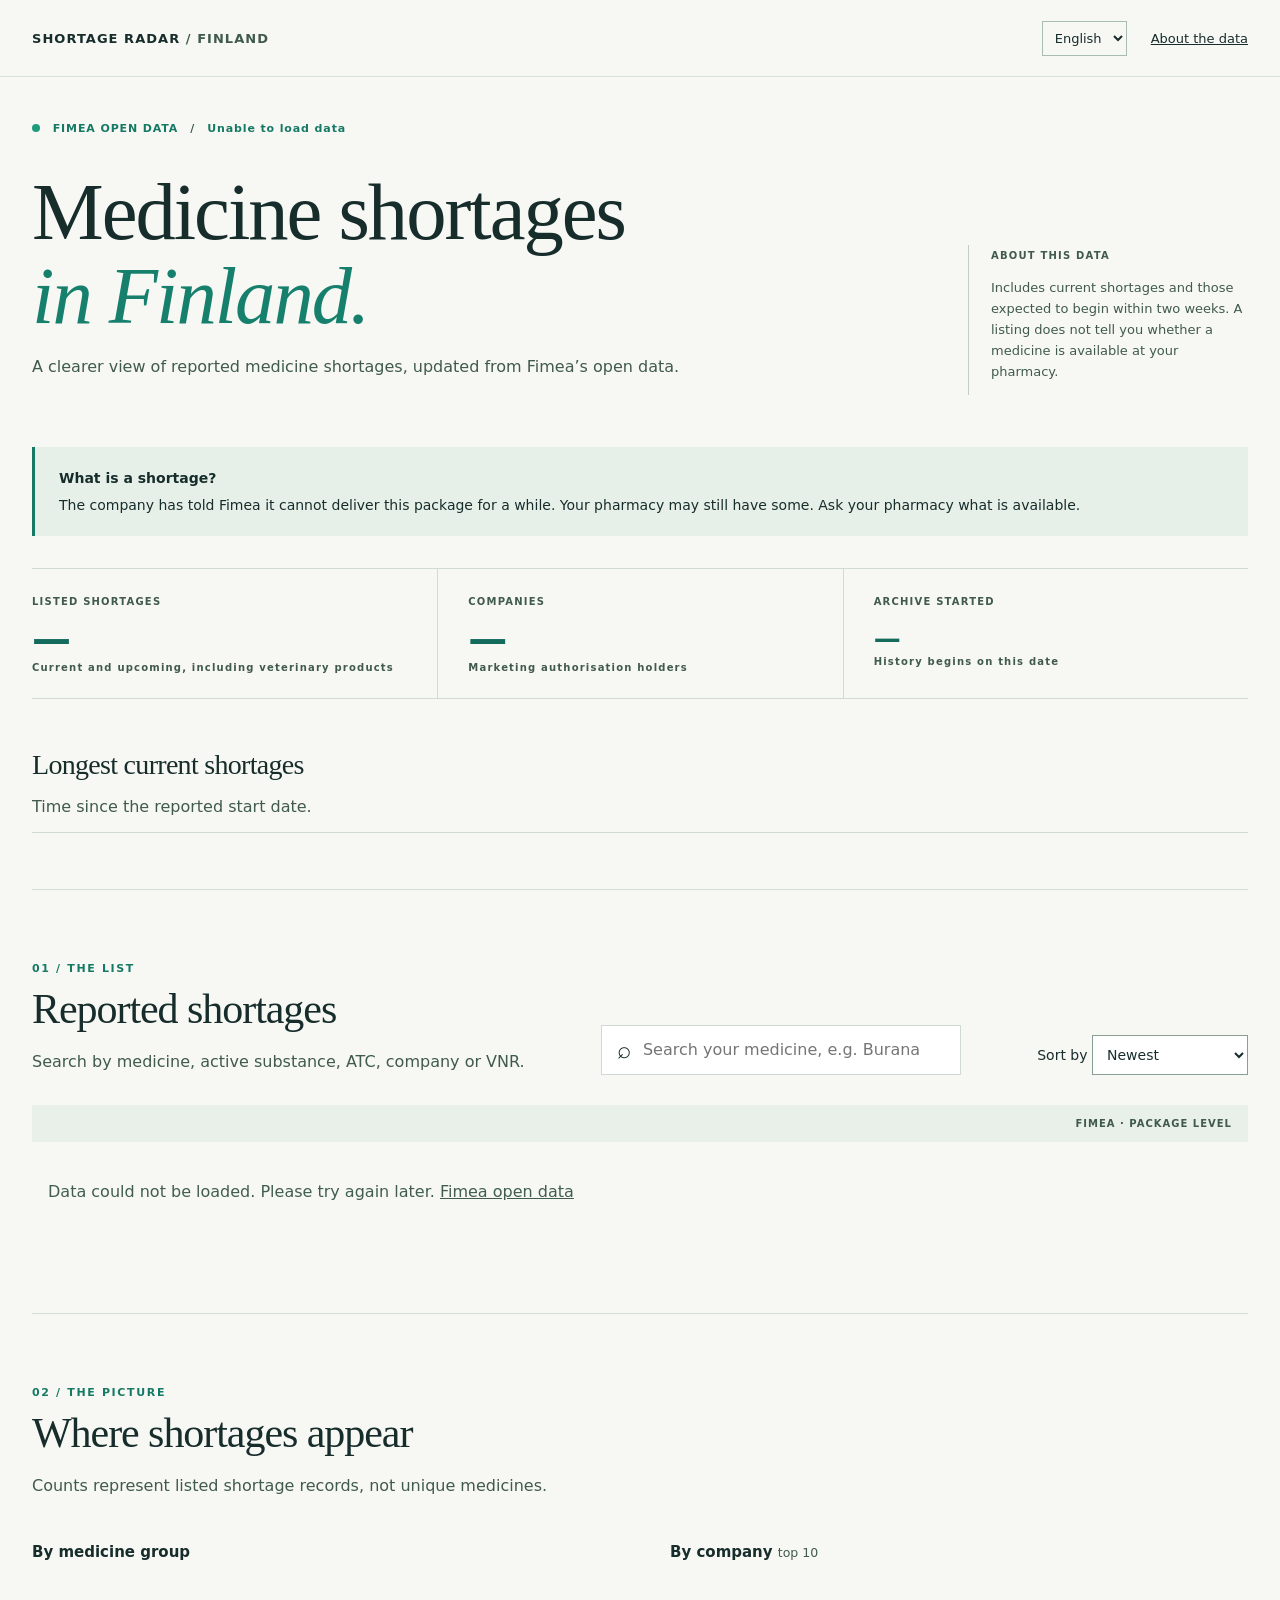
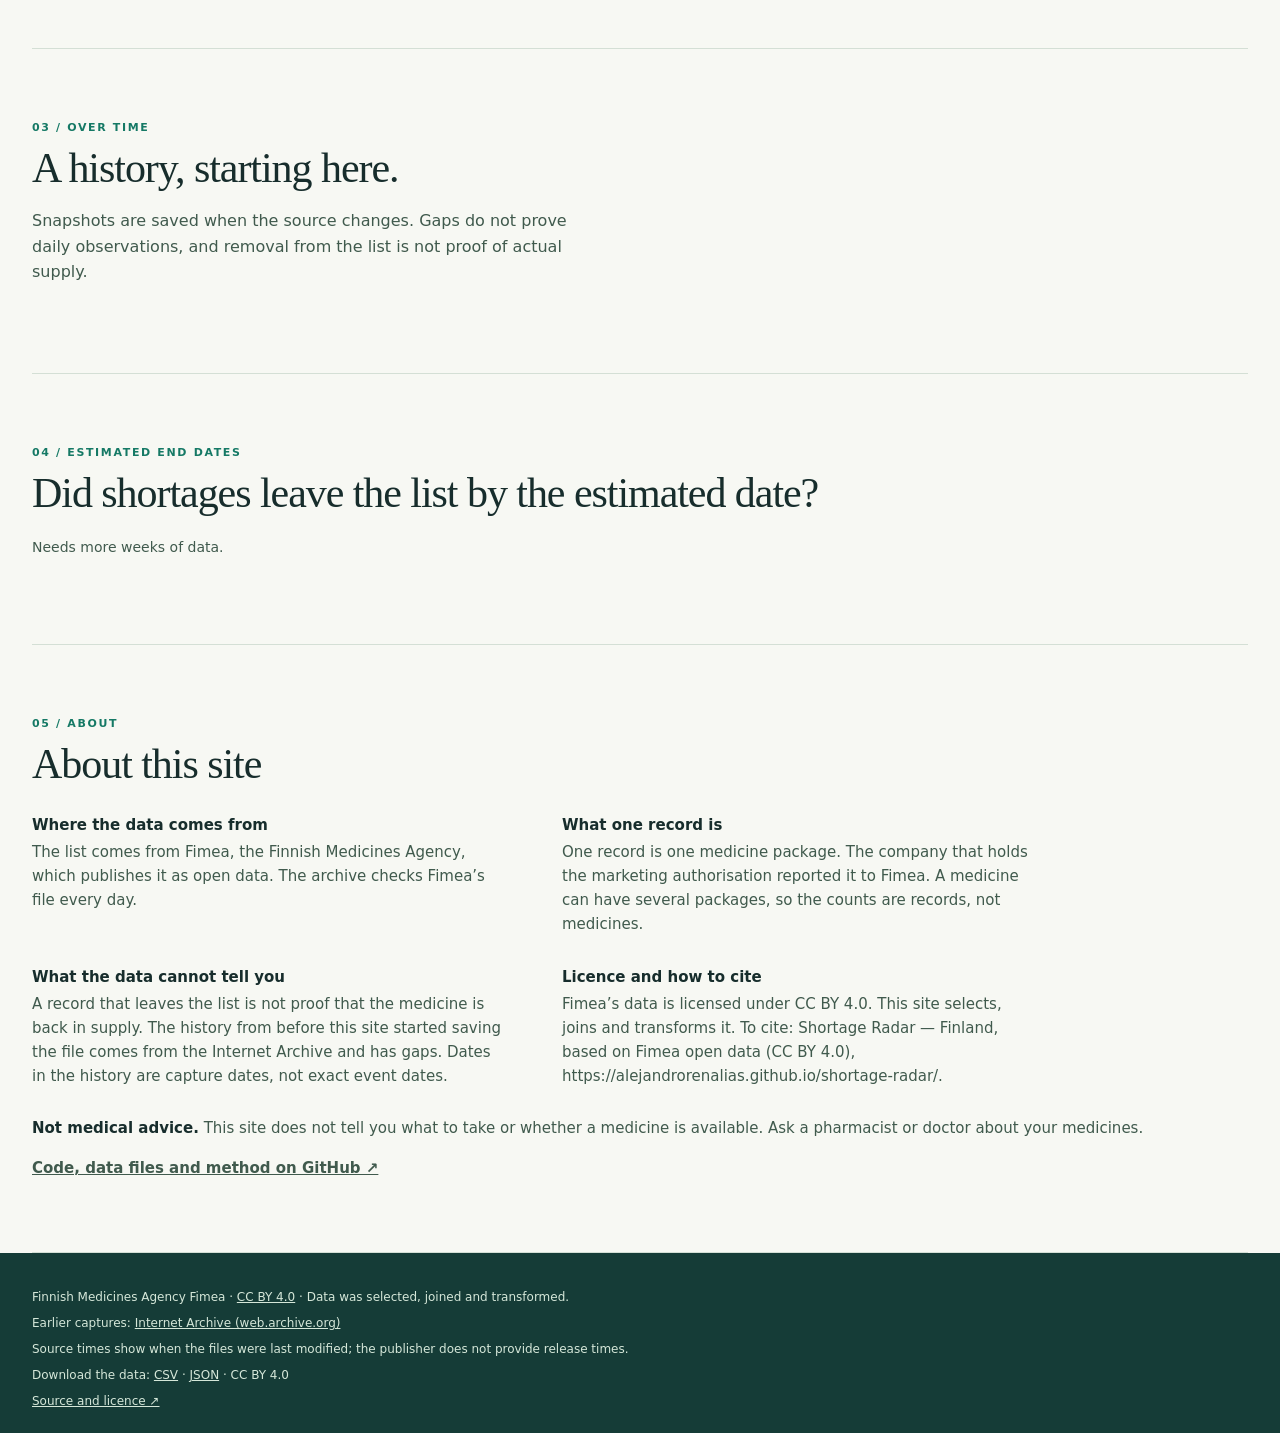
==== commit 9aa62985: "Add weekly summary, change feeds, pack units, method note and About section" ====
--- a/site/index.html
+++ b/site/index.html
@@ -10,23 +10,25 @@
 <link rel="canonical" href="https://alejandrorenalias.github.io/shortage-radar/">
 <meta property="og:title" content="Shortage Radar — Finland"><meta property="og:description" content="Reported medicine shortages in Finland, from Fimea open data."><meta property="og:type" content="website"><meta property="og:url" content="https://alejandrorenalias.github.io/shortage-radar/"><meta property="og:image" content="https://alejandrorenalias.github.io/shortage-radar/preview.png"><meta property="og:locale" content="fi_FI"><meta property="og:locale:alternate" content="en_GB">
 <meta name="twitter:card" content="summary_large_image"><meta name="twitter:title" content="Shortage Radar — Finland"><meta name="twitter:description" content="Reported medicine shortages in Finland, from Fimea open data."><meta name="twitter:image" content="https://alejandrorenalias.github.io/shortage-radar/preview.png">
+<link rel="alternate" type="application/atom+xml" title="Shortage Radar — changes (English)" hreflang="en" href="feed.xml"><link rel="alternate" type="application/atom+xml" title="Saatavuustutka — muutokset (suomi)" hreflang="fi" href="feed-fi.xml">
 <link rel="icon" href="favicon.svg" type="image/svg+xml"><link rel="icon" href="favicon-32.png" sizes="32x32"><link rel="apple-touch-icon" href="apple-touch-icon.png">
 <link rel="preload" href="fonts/dm-sans.woff2" as="font" type="font/woff2" crossorigin><link rel="preload" href="fonts/dm-serif.woff2" as="font" type="font/woff2" crossorigin>
 <title>Shortage Radar — Finland</title><link rel="stylesheet" href="style.css"><script src="language.js"></script><script src="app.js" defer></script></head>
 <body>
 <a class="skip-link" href="#shortages" data-i18n="skip">Skip to shortages</a>
 <noscript><p class="noscript">JavaScript is needed to load the shortage list. / Saatavuushäiriölistan lataaminen edellyttää JavaScriptiä.</p></noscript>
-<header><div class="wrap nav"><a href="#top" class="brand"><span data-i18n="brand">SHORTAGE RADAR</span> <span class="country" data-i18n="country">/ FINLAND</span></a><div class="nav-actions"><label for="language" class="sr-only" data-i18n="languageLabel">Language</label><select id="language"><option value="en">English</option><option value="fi">Suomi</option></select><a href="https://github.com/AlejandroRenalias/shortage-radar"><span class="about-full" data-i18n="aboutLink">About the data ↗</span><span class="about-short" data-i18n="aboutShort">About ↗</span></a></div></div></header>
+<header><div class="wrap nav"><a href="#top" class="brand"><span data-i18n="brand">SHORTAGE RADAR</span> <span class="country" data-i18n="country">/ FINLAND</span></a><div class="nav-actions"><label for="language" class="sr-only" data-i18n="languageLabel">Language</label><select id="language"><option value="en">English</option><option value="fi">Suomi</option></select><a href="#about"><span class="about-full" data-i18n="aboutLink">About the data</span><span class="about-short" data-i18n="aboutShort">About</span></a></div></div></header>
 <main id="top" class="wrap">
   <div class="eyebrow"><span class="eyebrow-source"><span class="dot"></span> <span data-i18n="openData">FIMEA OPEN DATA</span></span><span id="updated">Data unavailable / Tiedot eivät ole saatavilla</span><span id="freshness"></span></div>
   <section class="intro"><div><h1><span data-i18n="heading">Medicine shortages</span><br><em data-i18n="headingPlace">in Finland.</em></h1><p><span data-i18n="intro">A clearer view of reported medicine shortages, updated from Fimea’s open data.</span></p></div><div class="intro-note"><span><span data-i18n="aboutTitle">ABOUT THIS DATA</span></span><p><span data-i18n="aboutText">Includes current shortages and those expected to begin within two weeks. A listing does not tell you whether a medicine is available at your pharmacy.</span></p></div></section>
-  <aside class="help" aria-labelledby="help-title"><strong id="help-title">What is a shortage?</strong><p id="help-text">The company has told Fimea it cannot deliver this package for a while. Your pharmacy may still have some. Ask your pharmacy what is available. This site is not medical advice.</p></aside>
+  <aside class="help" aria-labelledby="help-title"><strong id="help-title">What is a shortage?</strong><p id="help-text">The company has told Fimea it cannot deliver this package for a while. Your pharmacy may still have some. Ask your pharmacy what is available.</p></aside>
   <section class="stats" data-i18n-aria="overview" aria-label="Overview"><div><span><span data-i18n="statShortages">LISTED SHORTAGES</span></span><strong id="total">—</strong><small><span data-i18n="statCurrent">Current and upcoming, including veterinary products</span></small></div><div><span><span data-i18n="statCompanies">COMPANIES</span></span><strong id="companies">—</strong><small><span data-i18n="statHolders">Marketing authorisation holders</span></small></div><div><span><span data-i18n="statArchive">ARCHIVE STARTED</span></span><strong class="date" id="start">—</strong><small><span data-i18n="statArchiveNote">History begins on this date</span></small></div></section>
+  <section class="week" id="week" aria-labelledby="week-title" hidden><h2 id="week-title" data-i18n="weekTitle">This week</h2><p id="week-window"></p><div class="stats"><div><span id="week-new-label"></span><strong id="week-new">—</strong><small id="week-new-note"></small></div><div><span id="week-left-label"></span><strong id="week-left">—</strong><small id="week-left-note"></small></div><div><span id="week-total-label"></span><strong id="week-total">—</strong><small id="week-total-note"></small></div></div><p class="feed-link"><a id="feed-link" href="feed.xml" data-i18n="feedLink">Follow changes (feed)</a></p></section>
   <section class="longest" aria-labelledby="longest-title"><h2 id="longest-title" data-i18n="longestTitle">Longest current shortages</h2><p data-i18n="longestNote">Time since the reported start date.</p><ol id="longest-list"></ol></section>
   <section class="listing" id="shortages" tabindex="-1"><div class="section-head"><div><div class="kicker"><span data-i18n="listKicker">01 / THE LIST</span></div><h2 id="list-title">Reported shortages</h2><p id="search-hint">Search by medicine, active substance, ATC, company or VNR.</p></div><label class="search"><span class="sr-only"><span data-i18n="searchLabel">Search shortages</span></span><span aria-hidden="true">⌕</span><input id="search" type="search" placeholder="Search your medicine, e.g. Burana"></label><label class="sort"><span data-i18n="sortLabel">Sort by</span> <select id="sort"><option value="newest" data-i18n="sortNewest">Newest</option><option value="name" data-i18n="sortName">Name</option><option value="longest" data-i18n="sortLongest">Longest running</option></select></label></div><div class="list-meta"><span id="result-count" aria-live="polite" aria-atomic="true"></span><span><span data-i18n="packageLevel">FIMEA · PACKAGE LEVEL</span></span></div><div id="list" class="list"><p class="list-state">Data could not be loaded. / Tietoja ei voitu ladata. <a href="https://fimea.fi/en/about_us/open-data">Fimea</a></p></div><button id="more" hidden>Show more</button></section>
   <section class="analysis"><div class="section-head"><div><div class="kicker"><span data-i18n="pictureKicker">02 / THE PICTURE</span></div><h2><span data-i18n="pictureTitle">Where shortages appear</span></h2><p><span data-i18n="pictureText">Counts represent listed shortage records, not unique medicines.</span></p></div></div><div class="breakdowns"><div><h3><span data-i18n="byGroup">By medicine group</span></h3><div id="atc"></div></div><div><h3><span data-i18n="byCompany">By company</span> <small><span data-i18n="topTen">top 10</span></small></h3><div id="company"></div></div></div></section>
   <section class="history"><div><div class="kicker"><span data-i18n="historyKicker">03 / OVER TIME</span></div><h2><span data-i18n="historyTitle">A history, starting here.</span></h2><p id="history-note"></p><p><span data-i18n="historyText">Snapshots are saved when the source changes. Gaps do not prove daily observations, and removal from the list is not proof of actual supply.</span></p><p id="rss-note"></p></div><div id="chart" class="chart" data-i18n-aria="chartLabel" aria-label="Shortage counts by saved snapshot"></div></section>
-  <section class="delays"><div class="kicker"><span data-i18n="delayKicker">04 / DELAYS</span></div><h2><span data-i18n="delayTitle">Estimated end vs. list removal</span></h2><p id="delay-headline"></p><div id="delay-visual"></div><p id="delay-note">Needs more weeks of data.</p><div id="delay-list"></div></section>
-  <aside class="notice"><strong data-i18n="noticeTitle">Not medical advice.</strong> <span data-i18n="noticeText">Ask a pharmacist or doctor about your medicines.</span></aside>
+  <section class="delays"><div class="kicker"><span data-i18n="delayKicker">04 / DELAYS</span></div><h2><span data-i18n="delayTitle">Estimated end vs. list removal</span></h2><p id="delay-headline"></p><div id="delay-visual"></div><p id="delay-note">Needs more weeks of data.</p><div class="how-count" id="how-count" hidden><h3 data-i18n="howTitle">How we count</h3><p id="how-count-text"></p></div><div id="delay-list"></div></section>
+  <section class="about" id="about" tabindex="-1" aria-labelledby="about-title"><div class="kicker"><span data-i18n="aboutKicker">05 / ABOUT</span></div><h2 id="about-title" data-i18n="aboutPageTitle">About this site</h2><div class="about-body"><div><h3 data-i18n="aboutSourceTitle">Where the data comes from</h3><p data-i18n="aboutSource">The list comes from Fimea, the Finnish Medicines Agency. Fimea publishes it as open data and updates it daily. This site reads that file once a day.</p></div><div><h3 data-i18n="aboutRecordTitle">What one record is</h3><p data-i18n="aboutRecord">One record is one medicine package. The company that holds the marketing authorisation reported it to Fimea. A medicine can have several packages, so the counts are records, not medicines.</p></div><div><h3 data-i18n="aboutLimitsTitle">What the data cannot tell you</h3><p data-i18n="aboutLimits">A record that leaves the list is not proof that the medicine is back in supply. The history before this site started saving the file comes from the Internet Archive and has gaps. Dates in the history are capture dates, not exact event dates.</p></div><div><h3 data-i18n="aboutCiteTitle">Licence and how to cite</h3><p data-i18n="aboutCite">Fimea’s data is licensed under CC BY 4.0. This site selects, joins and transforms it. To cite: Shortage Radar — Finland, based on Fimea open data (CC BY 4.0), https://alejandrorenalias.github.io/shortage-radar/.</p></div></div><p class="about-note"><strong data-i18n="noticeTitle">Not medical advice.</strong> <span data-i18n="aboutAdvice">This site does not tell you what to take or whether a medicine is available. Ask a pharmacist or doctor about your medicines.</span></p><p class="about-links"><a href="https://github.com/AlejandroRenalias/shortage-radar"><span data-i18n="aboutGithub">Code, data files and method on GitHub ↗</span></a></p></section>
 </main><footer><div class="wrap"><p><span data-i18n="footerAgency">Finnish Medicines Agency Fimea</span> · <a href="https://creativecommons.org/licenses/by/4.0/">CC BY 4.0</a> · <span data-i18n="footerTransform">Data was selected, joined and transformed.</span></p><p><span data-i18n="archiveCredit">Earlier captures:</span> <a href="https://web.archive.org/">Internet Archive (web.archive.org)</a></p><p id="source-times"></p><p><span data-i18n="footerNote">Source times show when the files were last modified; the publisher does not provide release times.</span></p><p><span data-i18n="download">Download the data:</span> <a href="shortages.csv">CSV</a> · <a href="data.json">JSON</a> · CC BY 4.0</p><a href="https://fimea.fi/en/about_us/open-data"><span data-i18n="sourceLink">Source and licence ↗</span></a></div></footer>
 </body></html>
--- a/site/style.css
+++ b/site/style.css
@@ -24,3 +24,9 @@
 @media(max-width:700px){.nav{gap:12px}.brand{font-size:11px;letter-spacing:.04em}.nav-actions{gap:8px}.nav-actions select{padding:7px 4px}.nav-actions a{white-space:nowrap}.about-full{display:none}.about-short{display:inline}.eyebrow{gap:6px 10px}.eyebrow-source{flex-basis:100%}.eyebrow-source+.eyebrow-source{flex-basis:auto}#updated::before{content:none}#freshness:not(:empty)::before{margin-right:8px}.longest ol{display:block}.longest li{display:grid;grid-template-columns:24px minmax(0,1fr) auto;gap:10px;align-items:start;margin:0;padding:14px 0}.longest li+li{border-left:0;padding-left:0}.longest li::before{padding-top:3px}.duration{margin:0;align-self:center}.sort{white-space:normal}.sort span{display:block;margin-bottom:7px}.sort select{display:block;width:100%}}
 @media(min-width:701px) and (max-width:1000px){.longest ol{grid-template-columns:repeat(3,minmax(0,1fr))}}
 @media(max-width:700px){#freshness:not(:empty){flex-basis:100%;border-left:2px solid #a9bcb0;padding-left:10px}#freshness:not(:empty)::before{content:none}}
+/* This week, how we count, about, company contact */
+.week{padding:40px 0;border-bottom:1px solid #d4dfd5}.week h2{font-size:28px}.week>p{color:#405a4d;line-height:1.6;max-width:850px}.week .stats{margin-top:20px}.feed-link{font-size:12px;margin:16px 0 0}.feed-link a{color:#405a4d}
+.how-count{max-width:850px;margin-top:20px;border-left:3px solid #157965;padding-left:16px}.how-count h3{margin:0 0 4px}.how-count p{font-size:14px;margin:0}
+.about{padding:72px 0;border-bottom:1px solid #d4dfd5}.about-body{display:grid;grid-template-columns:1fr 1fr;gap:32px 60px;margin-top:28px;max-width:1000px}.about h3{margin:0 0 6px}.about p{color:#405a4d;line-height:1.6;margin:0;font-size:15px}.about-body+p{margin-top:28px}.about .about-links{margin-top:16px}.about-note strong{color:#172d2c}.about-links a{font-weight:700}.about:focus{outline:none}
+.row .more-info{font-size:14px;color:#4f665a;margin-top:8px}.row .more-info a{color:#125e4d}
+@media(max-width:700px){.week{padding:30px 0}.week .stats{grid-template-columns:1fr}.week .stats>div,.week .stats>div+div{padding:16px 0;border-left:0}.week .stats>div+div{border-top:1px solid #cfdcd2}.week .stats small{font-size:12px}.week .stats strong{margin-top:8px}.about{padding:50px 0}.about-body{grid-template-columns:1fr;gap:24px}}
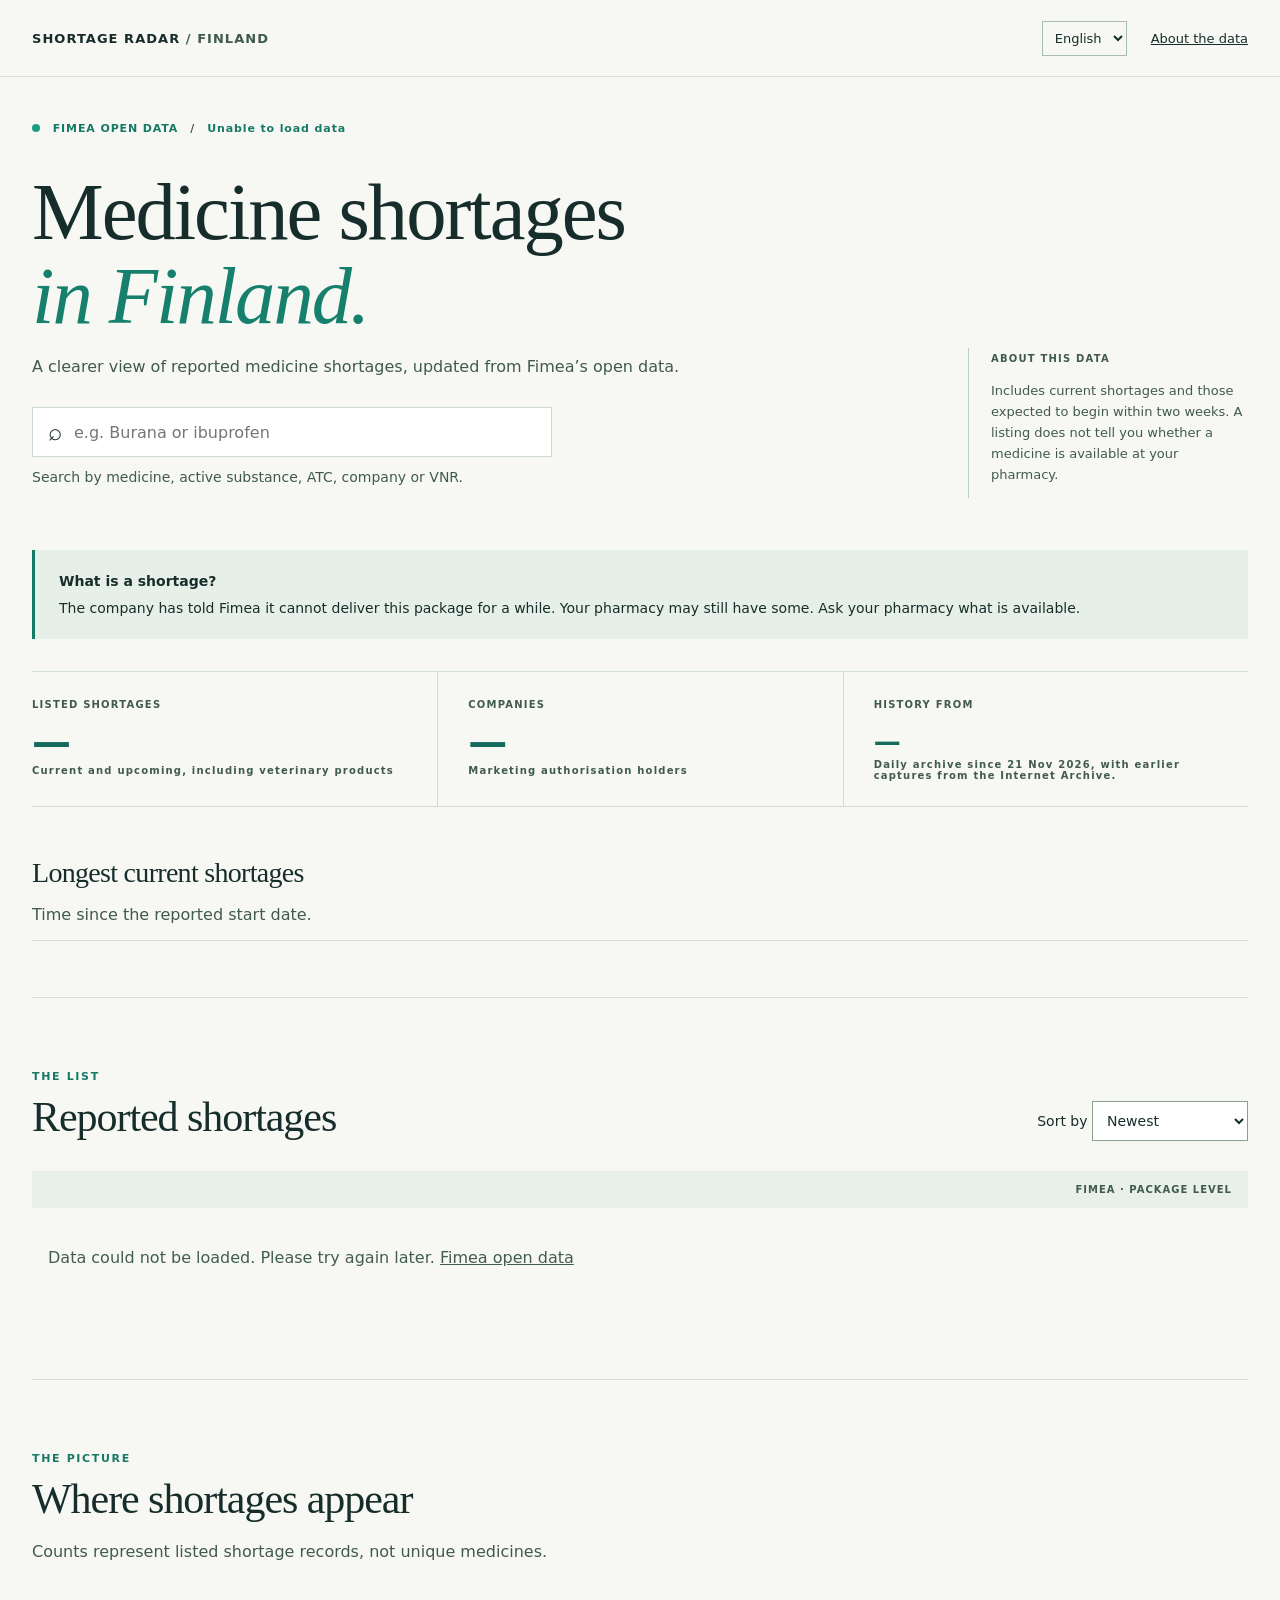
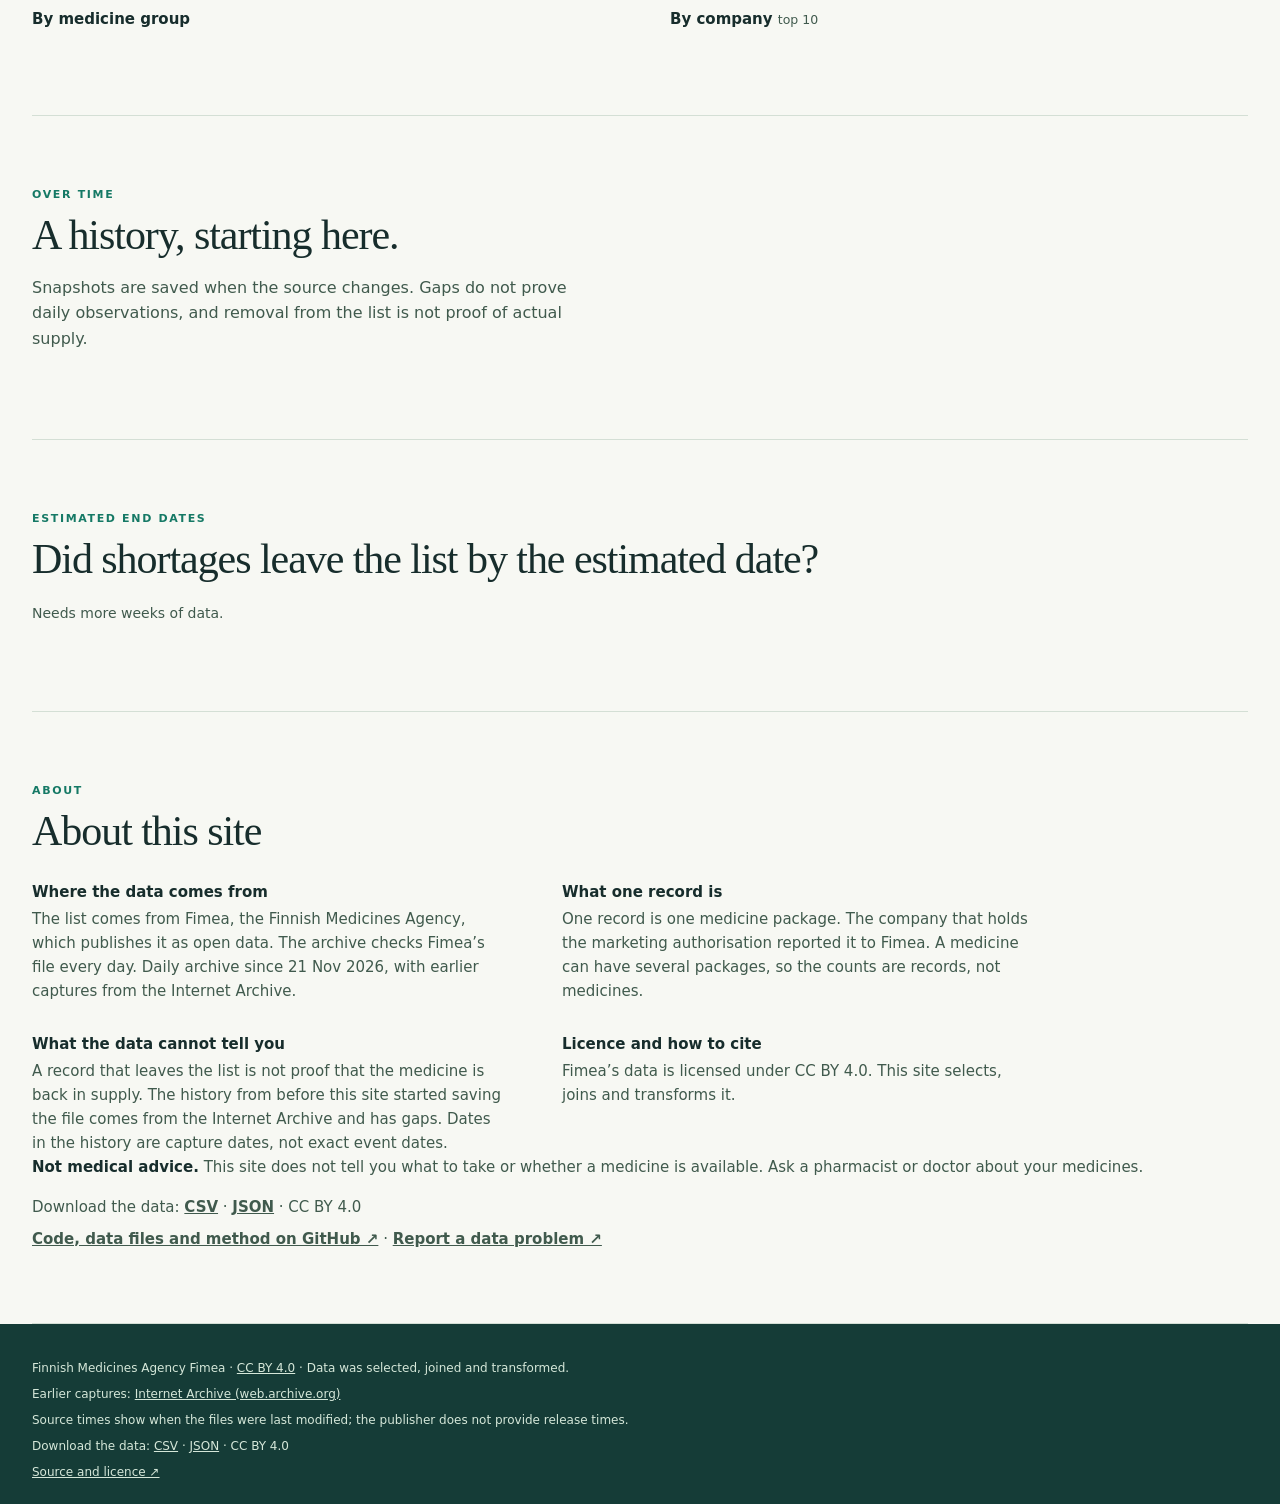
==== commit fab0102e: "Final fixes from a fresh-eyes review Clearer no-result message, search in the hero, shareable ?q= UR" ====
--- a/site/index.html
+++ b/site/index.html
@@ -8,9 +8,9 @@
 <meta name="description" content="A clearer view of reported medicine shortages in Finland.">
 <meta name="theme-color" content="#153c37">
 <link rel="canonical" href="https://alejandrorenalias.github.io/shortage-radar/">
-<meta property="og:title" content="Shortage Radar — Finland"><meta property="og:description" content="Reported medicine shortages in Finland, from Fimea open data."><meta property="og:type" content="website"><meta property="og:url" content="https://alejandrorenalias.github.io/shortage-radar/"><meta property="og:image" content="https://alejandrorenalias.github.io/shortage-radar/preview.png"><meta property="og:locale" content="fi_FI"><meta property="og:locale:alternate" content="en_GB">
-<meta name="twitter:card" content="summary_large_image"><meta name="twitter:title" content="Shortage Radar — Finland"><meta name="twitter:description" content="Reported medicine shortages in Finland, from Fimea open data."><meta name="twitter:image" content="https://alejandrorenalias.github.io/shortage-radar/preview.png">
-<link rel="alternate" type="application/atom+xml" title="Shortage Radar — changes (English)" hreflang="en" href="feed.xml"><link rel="alternate" type="application/atom+xml" title="Saatavuustutka — muutokset (suomi)" hreflang="fi" href="feed-fi.xml">
+<meta property="og:title" content="Shortage Radar — Finland"><meta property="og:description" content="Reported medicine shortages in Finland, from Fimea open data."><meta property="og:type" content="website"><meta property="og:url" content="https://alejandrorenalias.github.io/shortage-radar/"><meta property="og:image" content="https://alejandrorenalias.github.io/shortage-radar/preview.png"><meta property="og:image:alt" content="Shortage Radar — Finland: a dashboard of reported medicine shortages"><meta property="og:locale" content="en_GB"><meta property="og:locale:alternate" content="fi_FI">
+<meta name="twitter:card" content="summary_large_image"><meta name="twitter:title" content="Shortage Radar — Finland"><meta name="twitter:description" content="Reported medicine shortages in Finland, from Fimea open data."><meta name="twitter:image" content="https://alejandrorenalias.github.io/shortage-radar/preview.png"><meta name="twitter:image:alt" content="Shortage Radar — Finland: a dashboard of reported medicine shortages">
+<link rel="alternate" type="application/atom+xml" title="Shortage Radar — changes (English)" href="feed.xml"><link rel="alternate" type="application/atom+xml" title="Saatavuustutka — muutokset (suomi)" href="feed-fi.xml">
 <link rel="icon" href="favicon.svg" type="image/svg+xml"><link rel="icon" href="favicon-32.png" sizes="32x32"><link rel="apple-touch-icon" href="apple-touch-icon.png">
 <link rel="preload" href="fonts/dm-sans.woff2" as="font" type="font/woff2" crossorigin><link rel="preload" href="fonts/dm-serif.woff2" as="font" type="font/woff2" crossorigin>
 <title>Shortage Radar — Finland</title><link rel="stylesheet" href="style.css"><script src="language.js"></script><script src="app.js" defer></script></head>
@@ -20,15 +20,16 @@
 <header><div class="wrap nav"><a href="#top" class="brand"><span data-i18n="brand">SHORTAGE RADAR</span> <span class="country" data-i18n="country">/ FINLAND</span></a><div class="nav-actions"><label for="language" class="sr-only" data-i18n="languageLabel">Language</label><select id="language"><option value="en">English</option><option value="fi">Suomi</option></select><a href="#about"><span class="about-full" data-i18n="aboutLink">About the data</span><span class="about-short" data-i18n="aboutShort">About</span></a></div></div></header>
 <main id="top" class="wrap">
   <div class="eyebrow"><span class="eyebrow-source"><span class="dot"></span> <span data-i18n="openData">FIMEA OPEN DATA</span></span><span id="updated">Data unavailable / Tiedot eivät ole saatavilla</span><span id="freshness"></span></div>
-  <section class="intro"><div><h1><span data-i18n="heading">Medicine shortages</span><br><em data-i18n="headingPlace">in Finland.</em></h1><p><span data-i18n="intro">A clearer view of reported medicine shortages, updated from Fimea’s open data.</span></p></div><div class="intro-note"><span><span data-i18n="aboutTitle">ABOUT THIS DATA</span></span><p><span data-i18n="aboutText">Includes current shortages and those expected to begin within two weeks. A listing does not tell you whether a medicine is available at your pharmacy.</span></p></div></section>
+  <section class="intro"><div><h1><span data-i18n="heading">Medicine shortages</span><br><em data-i18n="headingPlace">in Finland.</em></h1><p><span data-i18n="intro">A clearer view of reported medicine shortages, updated from Fimea’s open data.</span></p><div class="finder"><label class="search"><span class="sr-only"><span data-i18n="searchLabel">Search shortages</span></span><span aria-hidden="true">⌕</span><input id="search" type="search" placeholder="e.g. Burana or ibuprofen"></label><p id="search-hint">Search by medicine, active substance, ATC, company or VNR.</p><p><a id="jump" href="#shortages" hidden></a></p></div></div><div class="intro-note"><span><span data-i18n="aboutTitle">ABOUT THIS DATA</span></span><p><span data-i18n="aboutText">Includes current shortages and those expected to begin within two weeks. A listing does not tell you whether a medicine is available at your pharmacy.</span></p></div></section>
   <aside class="help" aria-labelledby="help-title"><strong id="help-title">What is a shortage?</strong><p id="help-text">The company has told Fimea it cannot deliver this package for a while. Your pharmacy may still have some. Ask your pharmacy what is available.</p></aside>
-  <section class="stats" data-i18n-aria="overview" aria-label="Overview"><div><span><span data-i18n="statShortages">LISTED SHORTAGES</span></span><strong id="total">—</strong><small><span data-i18n="statCurrent">Current and upcoming, including veterinary products</span></small></div><div><span><span data-i18n="statCompanies">COMPANIES</span></span><strong id="companies">—</strong><small><span data-i18n="statHolders">Marketing authorisation holders</span></small></div><div><span><span data-i18n="statArchive">ARCHIVE STARTED</span></span><strong class="date" id="start">—</strong><small><span data-i18n="statArchiveNote">History begins on this date</span></small></div></section>
+  <section class="stats" data-i18n-aria="overview" aria-label="Overview"><div><span><span data-i18n="statShortages">LISTED SHORTAGES</span></span><strong id="total">—</strong><small><span data-i18n="statCurrent">Current and upcoming, including veterinary products</span></small></div><div><span><span data-i18n="statCompanies">COMPANIES</span></span><strong id="companies">—</strong><small><span data-i18n="statHolders">Marketing authorisation holders</span></small></div><div><span><span data-i18n="statArchive">HISTORY FROM</span></span><strong class="date" id="start">—</strong><small><span data-i18n="dailySince">Daily archive since 21 Nov 2026, with earlier captures from the Internet Archive.</span></small></div></section>
   <section class="week" id="week" aria-labelledby="week-title" hidden><h2 id="week-title" data-i18n="weekTitle">This week</h2><p id="week-window"></p><div class="stats"><div><span id="week-new-label"></span><strong id="week-new">—</strong><small id="week-new-note"></small></div><div><span id="week-left-label"></span><strong id="week-left">—</strong><small id="week-left-note"></small></div><div><span id="week-total-label"></span><strong id="week-total">—</strong><small id="week-total-note"></small></div></div><p class="feed-link"><a id="feed-link" href="feed.xml" data-i18n="feedLink">Follow changes (feed)</a></p></section>
   <section class="longest" aria-labelledby="longest-title"><h2 id="longest-title" data-i18n="longestTitle">Longest current shortages</h2><p data-i18n="longestNote">Time since the reported start date.</p><ol id="longest-list"></ol></section>
-  <section class="listing" id="shortages" tabindex="-1"><div class="section-head"><div><div class="kicker"><span data-i18n="listKicker">01 / THE LIST</span></div><h2 id="list-title">Reported shortages</h2><p id="search-hint">Search by medicine, active substance, ATC, company or VNR.</p></div><label class="search"><span class="sr-only"><span data-i18n="searchLabel">Search shortages</span></span><span aria-hidden="true">⌕</span><input id="search" type="search" placeholder="Search your medicine, e.g. Burana"></label><label class="sort"><span data-i18n="sortLabel">Sort by</span> <select id="sort"><option value="newest" data-i18n="sortNewest">Newest</option><option value="name" data-i18n="sortName">Name</option><option value="longest" data-i18n="sortLongest">Longest running</option></select></label></div><div class="list-meta"><span id="result-count" aria-live="polite" aria-atomic="true"></span><span><span data-i18n="packageLevel">FIMEA · PACKAGE LEVEL</span></span></div><div id="list" class="list"><p class="list-state">Data could not be loaded. / Tietoja ei voitu ladata. <a href="https://fimea.fi/en/about_us/open-data">Fimea</a></p></div><button id="more" hidden>Show more</button></section>
-  <section class="analysis"><div class="section-head"><div><div class="kicker"><span data-i18n="pictureKicker">02 / THE PICTURE</span></div><h2><span data-i18n="pictureTitle">Where shortages appear</span></h2><p><span data-i18n="pictureText">Counts represent listed shortage records, not unique medicines.</span></p></div></div><div class="breakdowns"><div><h3><span data-i18n="byGroup">By medicine group</span></h3><div id="atc"></div></div><div><h3><span data-i18n="byCompany">By company</span> <small><span data-i18n="topTen">top 10</span></small></h3><div id="company"></div></div></div></section>
-  <section class="history"><div><div class="kicker"><span data-i18n="historyKicker">03 / OVER TIME</span></div><h2><span data-i18n="historyTitle">A history, starting here.</span></h2><p id="history-note"></p><p><span data-i18n="historyText">Snapshots are saved when the source changes. Gaps do not prove daily observations, and removal from the list is not proof of actual supply.</span></p><p id="rss-note"></p></div><div id="chart" class="chart" data-i18n-aria="chartLabel" aria-label="Shortage counts by saved snapshot"></div></section>
-  <section class="delays"><div class="kicker"><span data-i18n="delayKicker">04 / DELAYS</span></div><h2><span data-i18n="delayTitle">Estimated end vs. list removal</span></h2><p id="delay-headline"></p><div id="delay-visual"></div><p id="delay-note">Needs more weeks of data.</p><div class="how-count" id="how-count" hidden><h3 data-i18n="howTitle">How we count</h3><p id="how-count-text"></p></div><div id="delay-list"></div></section>
-  <section class="about" id="about" tabindex="-1" aria-labelledby="about-title"><div class="kicker"><span data-i18n="aboutKicker">05 / ABOUT</span></div><h2 id="about-title" data-i18n="aboutPageTitle">About this site</h2><div class="about-body"><div><h3 data-i18n="aboutSourceTitle">Where the data comes from</h3><p data-i18n="aboutSource">The list comes from Fimea, the Finnish Medicines Agency. Fimea publishes it as open data and updates it daily. This site reads that file once a day.</p></div><div><h3 data-i18n="aboutRecordTitle">What one record is</h3><p data-i18n="aboutRecord">One record is one medicine package. The company that holds the marketing authorisation reported it to Fimea. A medicine can have several packages, so the counts are records, not medicines.</p></div><div><h3 data-i18n="aboutLimitsTitle">What the data cannot tell you</h3><p data-i18n="aboutLimits">A record that leaves the list is not proof that the medicine is back in supply. The history before this site started saving the file comes from the Internet Archive and has gaps. Dates in the history are capture dates, not exact event dates.</p></div><div><h3 data-i18n="aboutCiteTitle">Licence and how to cite</h3><p data-i18n="aboutCite">Fimea’s data is licensed under CC BY 4.0. This site selects, joins and transforms it. To cite: Shortage Radar — Finland, based on Fimea open data (CC BY 4.0), https://alejandrorenalias.github.io/shortage-radar/.</p></div></div><p class="about-note"><strong data-i18n="noticeTitle">Not medical advice.</strong> <span data-i18n="aboutAdvice">This site does not tell you what to take or whether a medicine is available. Ask a pharmacist or doctor about your medicines.</span></p><p class="about-links"><a href="https://github.com/AlejandroRenalias/shortage-radar"><span data-i18n="aboutGithub">Code, data files and method on GitHub ↗</span></a></p></section>
+  <section class="listing" id="shortages" tabindex="-1"><div class="section-head"><div><div class="kicker"><span data-i18n="listKicker">THE LIST</span></div><h2 id="list-title">Reported shortages</h2></div><label class="sort"><span data-i18n="sortLabel">Sort by</span> <select id="sort"><option value="newest" data-i18n="sortNewest">Newest</option><option value="name" data-i18n="sortName">Name</option><option value="longest" data-i18n="sortLongest">Longest running</option></select></label></div><div class="list-meta"><span id="result-count" aria-live="polite" aria-atomic="true"></span><span><span data-i18n="packageLevel">FIMEA · PACKAGE LEVEL</span></span></div><div id="list" class="list"><p class="list-state">Data could not be loaded. / Tietoja ei voitu ladata. <a href="https://fimea.fi/en/about_us/open-data">Fimea</a></p></div><button id="more" hidden>Show more</button></section>
+  <section class="analysis"><div class="section-head"><div><div class="kicker"><span data-i18n="pictureKicker">THE PICTURE</span></div><h2><span data-i18n="pictureTitle">Where shortages appear</span></h2><p><span data-i18n="pictureText">Counts represent listed shortage records, not unique medicines.</span></p></div></div><div class="breakdowns"><div><h3><span data-i18n="byGroup">By medicine group</span></h3><div id="atc"></div></div><div><h3><span data-i18n="byCompany">By company</span> <small><span data-i18n="topTen">top 10</span></small></h3><div id="company"></div></div></div></section>
+  <section class="history"><div><div class="kicker"><span data-i18n="historyKicker">OVER TIME</span></div><h2><span data-i18n="historyTitle">A history, starting here.</span></h2><p id="history-note"></p><p><span data-i18n="historyText">Snapshots are saved when the source changes. Gaps do not prove daily observations, and removal from the list is not proof of actual supply.</span></p><p id="rss-note"></p></div><div id="chart" class="chart" data-i18n-aria="chartLabel" aria-label="Shortage counts by saved snapshot"></div></section>
+  <section class="delays"><div class="kicker"><span data-i18n="delayKicker">DELAYS</span></div><h2><span data-i18n="delayTitle">Estimated end vs. list removal</span></h2><p id="delay-headline"></p><div id="delay-visual"></div><p id="delay-note">Needs more weeks of data.</p><div class="how-count" id="how-count" hidden><h3 data-i18n="howTitle">How we count</h3><p id="how-count-text"></p></div><div id="delay-list"></div></section>
+  <section class="about" id="about" tabindex="-1" aria-labelledby="about-title"><div class="kicker"><span data-i18n="aboutKicker">ABOUT</span></div><h2 id="about-title" data-i18n="aboutPageTitle">About this site</h2><div class="about-body"><div><h3 data-i18n="aboutSourceTitle">Where the data comes from</h3><p data-i18n="aboutSource">The list comes from Fimea, the Finnish Medicines Agency. Fimea publishes it as open data and updates it daily. This site reads that file once a day. Daily archive since 21 Nov 2026, with earlier captures from the Internet Archive.</p></div><div><h3 data-i18n="aboutRecordTitle">What one record is</h3><p data-i18n="aboutRecord">One record is one medicine package. The company that holds the marketing authorisation reported it to Fimea. A medicine can have several packages, so the counts are records, not medicines.</p></div><div><h3 data-i18n="aboutLimitsTitle">What the data cannot tell you</h3><p data-i18n="aboutLimits">A record that leaves the list is not proof that the medicine is back in supply. The history before this site started saving the file comes from the Internet Archive and has gaps. Dates in the history are capture dates, not exact event dates.</p></div><div><h3 data-i18n="aboutCiteTitle">Licence and how to cite</h3><p data-i18n="aboutCite">Fimea’s data is licensed under CC BY 4.0. This site selects, joins and transforms it.</p></div></div>
+  <div class="about-cite" id="cite-box" hidden><h3 data-i18n="citeTitle">Cite this site</h3><p id="citation" class="citation"></p><button id="copy-cite" type="button" data-i18n="copyCite">Copy citation</button> <span id="copy-status" role="status"></span></div><p class="about-note"><strong data-i18n="noticeTitle">Not medical advice.</strong> <span data-i18n="aboutAdvice">This site does not tell you what to take or whether a medicine is available. Ask a pharmacist or doctor about your medicines.</span></p><p class="about-links"><span data-i18n="download">Download the data:</span> <a href="shortages.csv">CSV</a> · <a href="data.json">JSON</a> · CC BY 4.0</p><p class="about-links"><a href="https://github.com/AlejandroRenalias/shortage-radar"><span data-i18n="aboutGithub">Code, data files and method on GitHub ↗</span></a> · <a href="https://github.com/AlejandroRenalias/shortage-radar/issues/new?template=data-problem.yml" data-i18n="reportProblem">Report a data problem ↗</a></p></section>
 </main><footer><div class="wrap"><p><span data-i18n="footerAgency">Finnish Medicines Agency Fimea</span> · <a href="https://creativecommons.org/licenses/by/4.0/">CC BY 4.0</a> · <span data-i18n="footerTransform">Data was selected, joined and transformed.</span></p><p><span data-i18n="archiveCredit">Earlier captures:</span> <a href="https://web.archive.org/">Internet Archive (web.archive.org)</a></p><p id="source-times"></p><p><span data-i18n="footerNote">Source times show when the files were last modified; the publisher does not provide release times.</span></p><p><span data-i18n="download">Download the data:</span> <a href="shortages.csv">CSV</a> · <a href="data.json">JSON</a> · CC BY 4.0</p><a href="https://fimea.fi/en/about_us/open-data"><span data-i18n="sourceLink">Source and licence ↗</span></a></div></footer>
 </body></html>
--- a/site/style.css
+++ b/site/style.css
@@ -19,7 +19,7 @@
 .intro-note p span{font:inherit;letter-spacing:inherit;color:inherit}@media(max-width:700px){h1{font-size:clamp(36px,10vw,48px);overflow-wrap:anywhere}}
 
 .skip-link{position:absolute;top:0;left:1rem;z-index:10;background:#153c37;color:white;padding:12px;transform:translateY(-150%)}.skip-link:focus{transform:none}.noscript{padding:1rem}.longest{padding:40px 0;border-bottom:1px solid #d4dfd5}.longest h2{font-size:28px}.longest p{color:#405a4d}.longest ol{display:flex;gap:16px;flex-wrap:wrap;padding-left:20px}.longest li{flex:1 1 180px;padding-right:10px}.longest small{display:block;color:#405a4d}.sort{font-size:14px;white-space:nowrap}.sort select{font:inherit;padding:10px;border:1px solid #8b9e92;background:white;color:#172d2c}.fresh-warning{display:inline-block;color:#713b20;background:#f7edcf;padding:4px 8px}.track svg{display:block;width:100%;height:5px}.vet{font-size:12px;color:#274b3c;border:1px solid #8ba99a;padding:2px 7px}@media(max-width:700px){.sort{display:block;margin-top:16px}.longest ol{display:block}.longest li{margin:8px 0}}
-.sep{color:#405a4d}.search input:focus-visible{outline:2px solid #125e4d;outline-offset:3px}@media(min-width:701px) and (max-width:1000px){.listing .section-head{display:block}.listing .search{margin-top:22px;max-width:500px}.listing .sort{display:block;margin-top:16px}}
+.sep{color:#405a4d}@media(min-width:701px) and (max-width:1000px){.listing .section-head{display:block}.listing .sort{display:block;margin-top:16px}}
 .about-short{display:none}.nav{gap:20px}.nav-actions{flex-shrink:0}.eyebrow{display:flex;flex-wrap:wrap;gap:6px 12px;align-items:baseline;letter-spacing:.08em}.eyebrow-source,#updated,#freshness:not(:empty){display:inline-block}#updated::before,#freshness:not(:empty)::before{content:'/';color:#405a4d;margin-right:12px}.longest ol{display:grid;grid-template-columns:repeat(5,minmax(0,1fr));gap:0;list-style:none;counter-reset:longest;padding:0;border-top:1px solid #cfdcd2}.longest li{counter-increment:longest;display:flex;flex-direction:column;gap:12px;padding:16px 16px 16px 0;border-bottom:1px solid #cfdcd2}.longest li+li{border-left:1px solid #cfdcd2;padding-left:16px}.longest li::before{content:'0' counter(longest);color:#405a4d;font-size:11px;font-weight:700}.longest li strong{font-size:14px;overflow-wrap:anywhere}.longest li small{line-height:1.45;margin-top:5px}.duration{margin-top:auto;font-weight:700;font-size:14px;color:#146b5c;white-space:nowrap}.delay-bars{max-width:680px;margin:25px 0}.delay-row{display:grid;grid-template-columns:minmax(140px,1fr) minmax(60px,2fr) 3em;align-items:center;gap:12px;margin:12px 0;font-size:14px}.delay-row svg{width:100%;height:8px}.delay-row strong{text-align:right}#delay-headline{font-size:19px;color:#172d2c;font-weight:700}#delay-note{max-width:850px;font-size:14px}.row summary{display:list-item;width:auto;list-style-position:inside}
 @media(max-width:700px){.nav{gap:12px}.brand{font-size:11px;letter-spacing:.04em}.nav-actions{gap:8px}.nav-actions select{padding:7px 4px}.nav-actions a{white-space:nowrap}.about-full{display:none}.about-short{display:inline}.eyebrow{gap:6px 10px}.eyebrow-source{flex-basis:100%}.eyebrow-source+.eyebrow-source{flex-basis:auto}#updated::before{content:none}#freshness:not(:empty)::before{margin-right:8px}.longest ol{display:block}.longest li{display:grid;grid-template-columns:24px minmax(0,1fr) auto;gap:10px;align-items:start;margin:0;padding:14px 0}.longest li+li{border-left:0;padding-left:0}.longest li::before{padding-top:3px}.duration{margin:0;align-self:center}.sort{white-space:normal}.sort span{display:block;margin-bottom:7px}.sort select{display:block;width:100%}}
 @media(min-width:701px) and (max-width:1000px){.longest ol{grid-template-columns:repeat(3,minmax(0,1fr))}}
@@ -30,3 +30,6 @@
 .about{padding:72px 0;border-bottom:1px solid #d4dfd5}.about-body{display:grid;grid-template-columns:1fr 1fr;gap:32px 60px;margin-top:28px;max-width:1000px}.about h3{margin:0 0 6px}.about p{color:#405a4d;line-height:1.6;margin:0;font-size:15px}.about-body+p{margin-top:28px}.about .about-links{margin-top:16px}.about-note strong{color:#172d2c}.about-links a{font-weight:700}.about:focus{outline:none}
 .row .more-info{font-size:14px;color:#4f665a;margin-top:8px}.row .more-info a{color:#125e4d}
 @media(max-width:700px){.week{padding:30px 0}.week .stats{grid-template-columns:1fr}.week .stats>div,.week .stats>div+div{padding:16px 0;border-left:0}.week .stats>div+div{border-top:1px solid #cfdcd2}.week .stats small{font-size:12px}.week .stats strong{margin-top:8px}.about{padding:50px 0}.about-body{grid-template-columns:1fr;gap:24px}}
+/* Search in the hero, ask line on cards, citation */
+.finder{margin-top:28px;max-width:520px}.finder .search{min-width:0;width:100%;margin:0}.finder p{margin:10px 0 0;font-size:14px;color:#405a4d;line-height:1.5}.finder #jump{font-weight:700;color:#125e4d}.row .ask{font-size:14px;font-weight:600;color:#125e4d}.about-cite{margin-top:28px;max-width:1000px}.about-cite .citation{margin-bottom:12px;padding:14px 16px;background:#e7f0e8;border-left:3px solid #157965;overflow-wrap:anywhere}.about-cite button{margin-top:0}#copy-status{margin-left:12px;font-size:14px;color:#125e4d}.about-links+.about-links{margin-top:8px}.listing:focus{outline:none}
+@media(max-width:700px){.finder{margin-top:22px}}
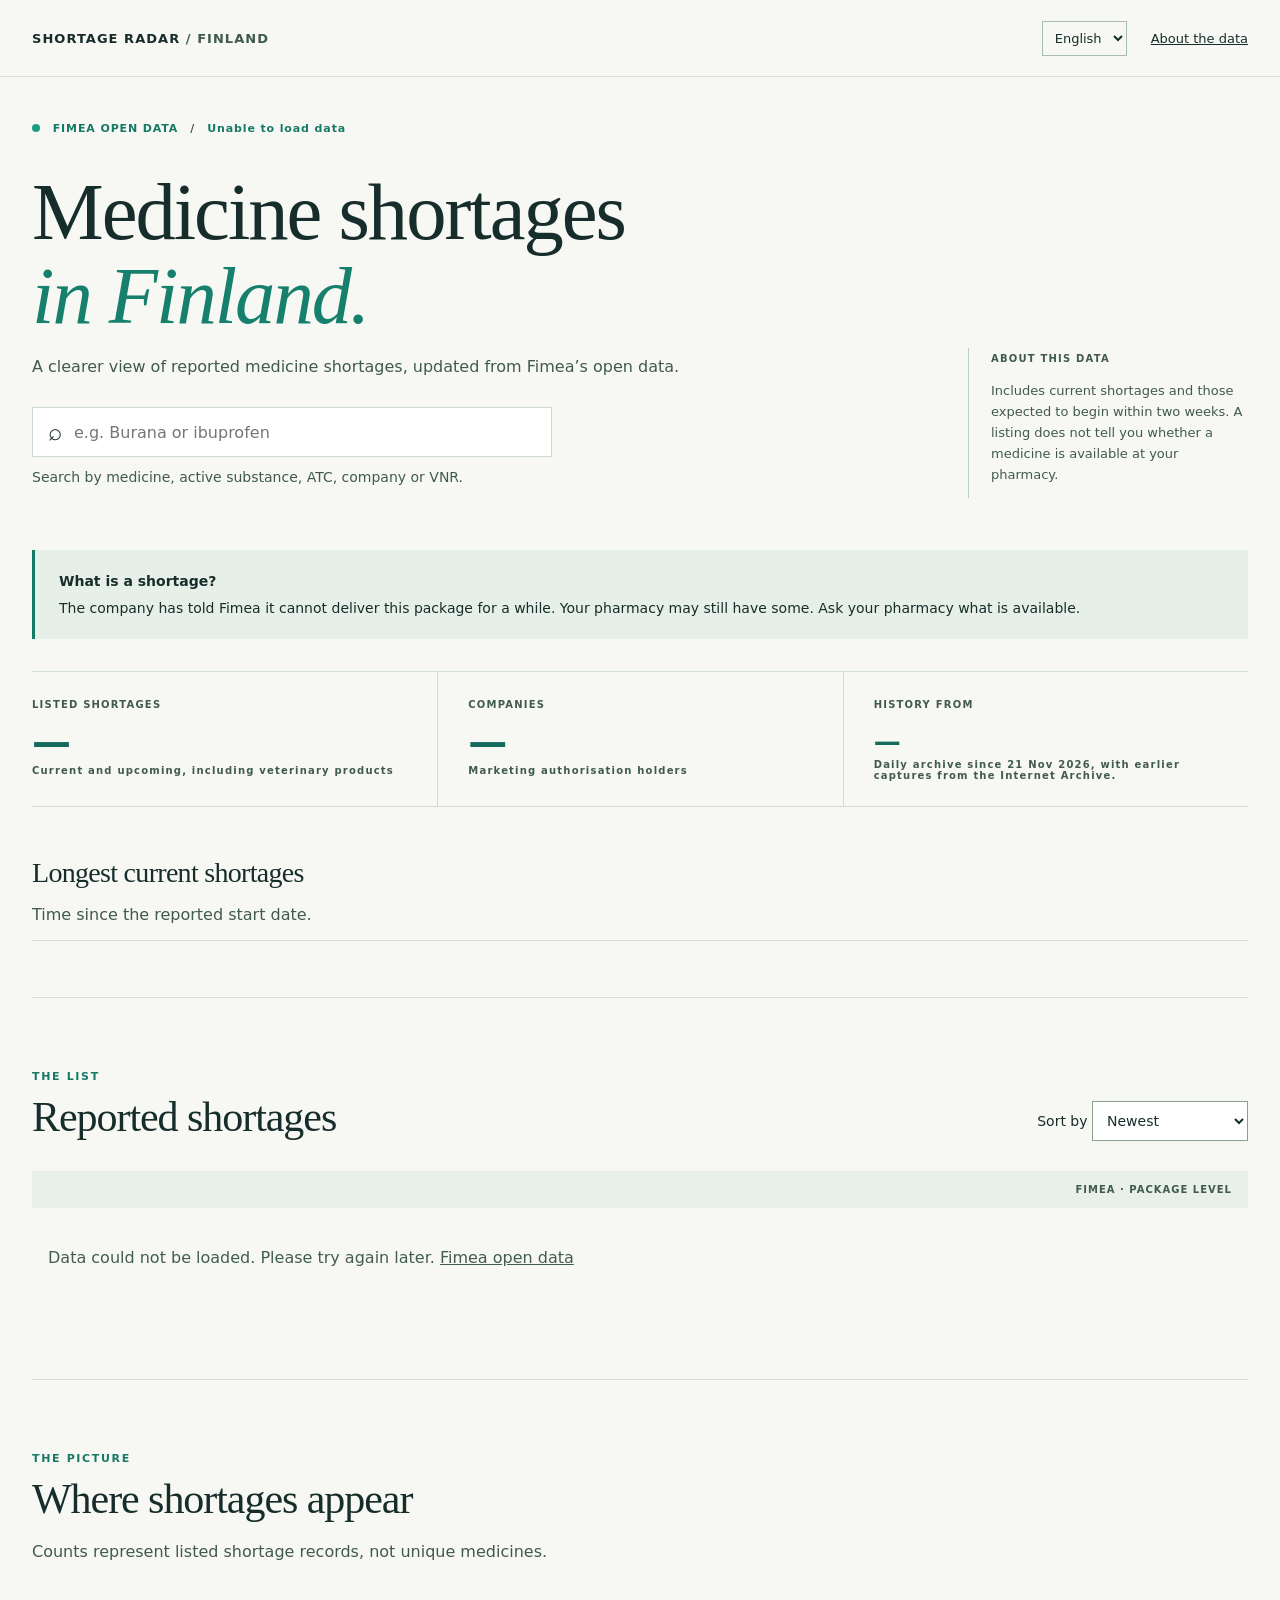
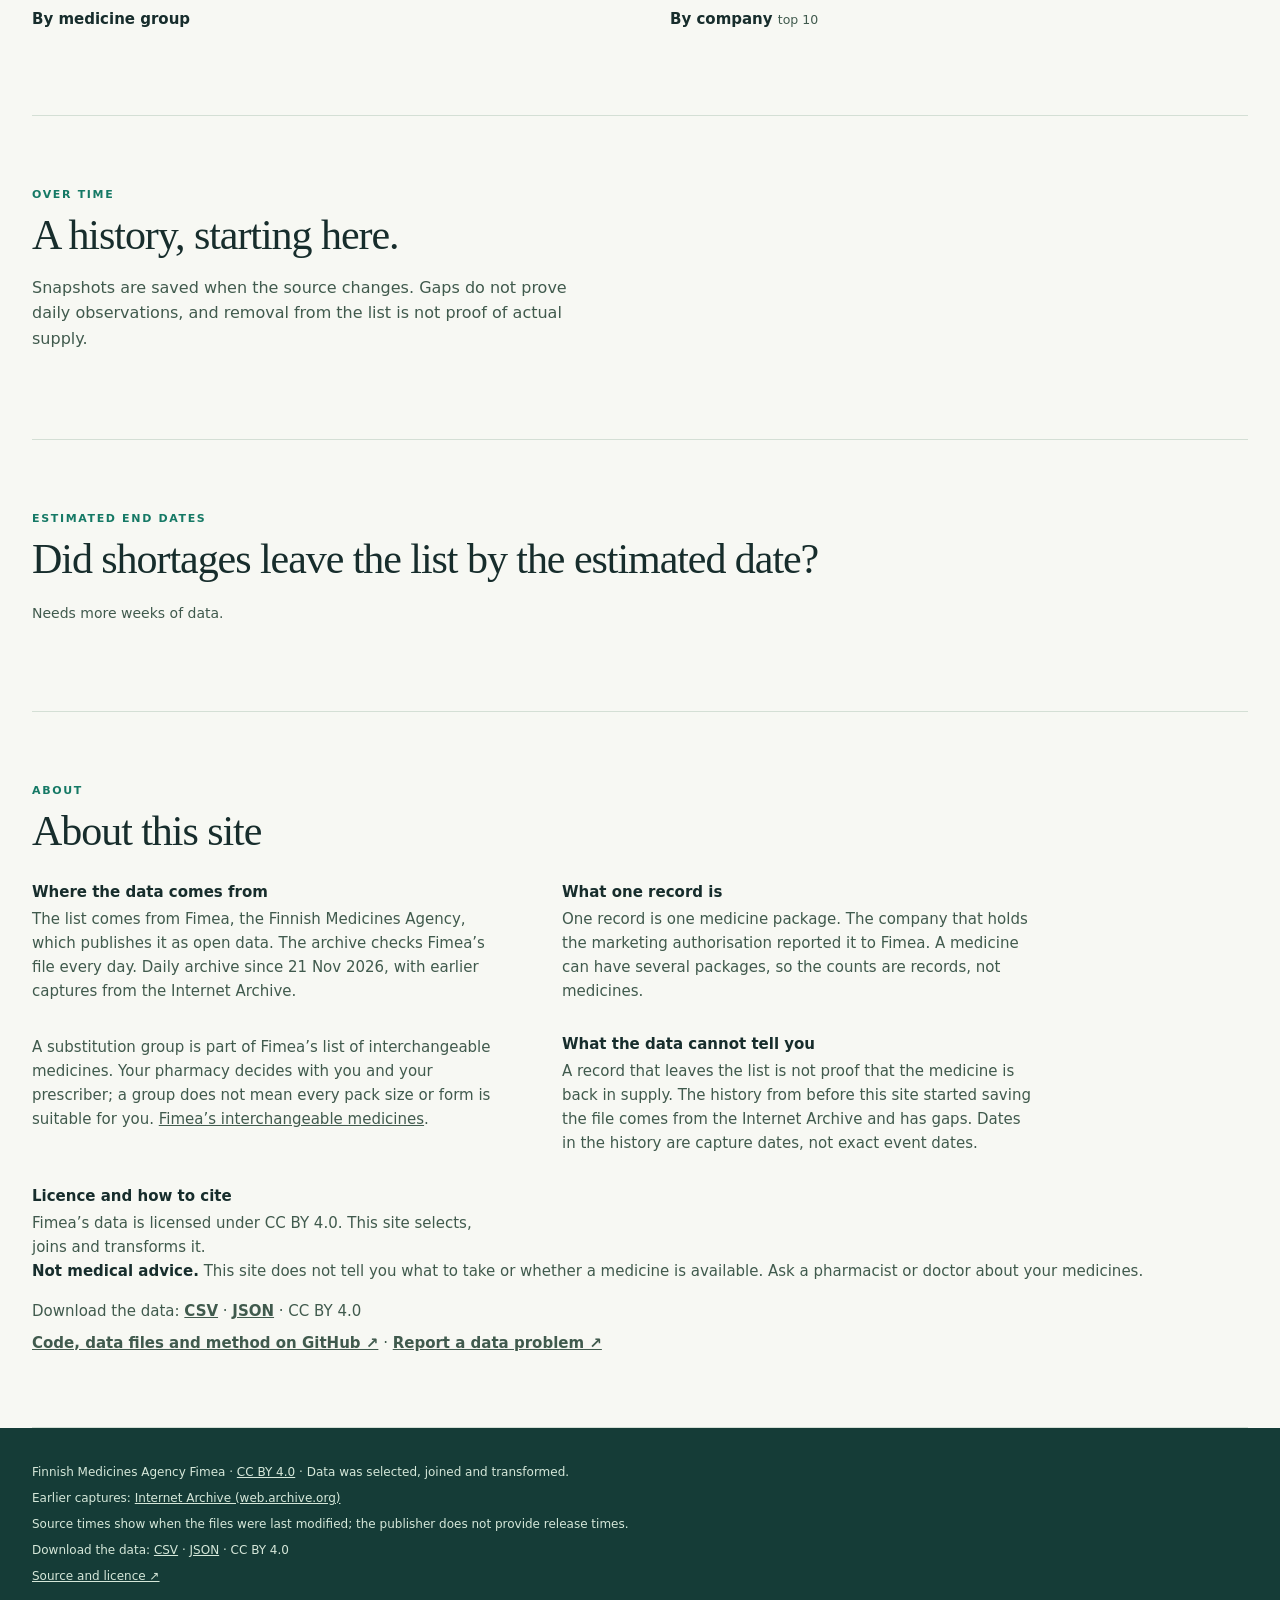
==== commit cf2be4d3: "Show other packages in the same substitution group" ====
--- a/site/index.html
+++ b/site/index.html
@@ -29,7 +29,7 @@
   <section class="analysis"><div class="section-head"><div><div class="kicker"><span data-i18n="pictureKicker">THE PICTURE</span></div><h2><span data-i18n="pictureTitle">Where shortages appear</span></h2><p><span data-i18n="pictureText">Counts represent listed shortage records, not unique medicines.</span></p></div></div><div class="breakdowns"><div><h3><span data-i18n="byGroup">By medicine group</span></h3><div id="atc"></div></div><div><h3><span data-i18n="byCompany">By company</span> <small><span data-i18n="topTen">top 10</span></small></h3><div id="company"></div></div></div></section>
   <section class="history"><div><div class="kicker"><span data-i18n="historyKicker">OVER TIME</span></div><h2><span data-i18n="historyTitle">A history, starting here.</span></h2><p id="history-note"></p><p><span data-i18n="historyText">Snapshots are saved when the source changes. Gaps do not prove daily observations, and removal from the list is not proof of actual supply.</span></p><p id="rss-note"></p></div><div id="chart" class="chart" data-i18n-aria="chartLabel" aria-label="Shortage counts by saved snapshot"></div></section>
   <section class="delays"><div class="kicker"><span data-i18n="delayKicker">DELAYS</span></div><h2><span data-i18n="delayTitle">Estimated end vs. list removal</span></h2><p id="delay-headline"></p><div id="delay-visual"></div><p id="delay-note">Needs more weeks of data.</p><div class="how-count" id="how-count" hidden><h3 data-i18n="howTitle">How we count</h3><p id="how-count-text"></p></div><div id="delay-list"></div></section>
-  <section class="about" id="about" tabindex="-1" aria-labelledby="about-title"><div class="kicker"><span data-i18n="aboutKicker">ABOUT</span></div><h2 id="about-title" data-i18n="aboutPageTitle">About this site</h2><div class="about-body"><div><h3 data-i18n="aboutSourceTitle">Where the data comes from</h3><p data-i18n="aboutSource">The list comes from Fimea, the Finnish Medicines Agency. Fimea publishes it as open data and updates it daily. This site reads that file once a day. Daily archive since 21 Nov 2026, with earlier captures from the Internet Archive.</p></div><div><h3 data-i18n="aboutRecordTitle">What one record is</h3><p data-i18n="aboutRecord">One record is one medicine package. The company that holds the marketing authorisation reported it to Fimea. A medicine can have several packages, so the counts are records, not medicines.</p></div><div><h3 data-i18n="aboutLimitsTitle">What the data cannot tell you</h3><p data-i18n="aboutLimits">A record that leaves the list is not proof that the medicine is back in supply. The history before this site started saving the file comes from the Internet Archive and has gaps. Dates in the history are capture dates, not exact event dates.</p></div><div><h3 data-i18n="aboutCiteTitle">Licence and how to cite</h3><p data-i18n="aboutCite">Fimea’s data is licensed under CC BY 4.0. This site selects, joins and transforms it.</p></div></div>
+  <section class="about" id="about" tabindex="-1" aria-labelledby="about-title"><div class="kicker"><span data-i18n="aboutKicker">ABOUT</span></div><h2 id="about-title" data-i18n="aboutPageTitle">About this site</h2><div class="about-body"><div><h3 data-i18n="aboutSourceTitle">Where the data comes from</h3><p data-i18n="aboutSource">The list comes from Fimea, the Finnish Medicines Agency. Fimea publishes it as open data and updates it daily. This site reads that file once a day. Daily archive since 21 Nov 2026, with earlier captures from the Internet Archive.</p></div><div><h3 data-i18n="aboutRecordTitle">What one record is</h3><p data-i18n="aboutRecord">One record is one medicine package. The company that holds the marketing authorisation reported it to Fimea. A medicine can have several packages, so the counts are records, not medicines.</p></div><div><p><span data-i18n="aboutGroup">A substitution group is part of Fimea’s list of interchangeable medicines. Your pharmacy decides with you and your prescriber; a group does not mean every pack size or form is suitable for you.</span> <a href="https://fimea.fi/en/marketing_authorisations/interchangeable_medicinal_products" data-i18n="aboutGroupLink">Fimea’s interchangeable medicines</a>.</p></div><div><h3 data-i18n="aboutLimitsTitle">What the data cannot tell you</h3><p data-i18n="aboutLimits">A record that leaves the list is not proof that the medicine is back in supply. The history before this site started saving the file comes from the Internet Archive and has gaps. Dates in the history are capture dates, not exact event dates.</p></div><div><h3 data-i18n="aboutCiteTitle">Licence and how to cite</h3><p data-i18n="aboutCite">Fimea’s data is licensed under CC BY 4.0. This site selects, joins and transforms it.</p></div></div>
   <div class="about-cite" id="cite-box" hidden><h3 data-i18n="citeTitle">Cite this site</h3><p id="citation" class="citation"></p><button id="copy-cite" type="button" data-i18n="copyCite">Copy citation</button> <span id="copy-status" role="status"></span></div><p class="about-note"><strong data-i18n="noticeTitle">Not medical advice.</strong> <span data-i18n="aboutAdvice">This site does not tell you what to take or whether a medicine is available. Ask a pharmacist or doctor about your medicines.</span></p><p class="about-links"><span data-i18n="download">Download the data:</span> <a href="shortages.csv">CSV</a> · <a href="data.json">JSON</a> · CC BY 4.0</p><p class="about-links"><a href="https://github.com/AlejandroRenalias/shortage-radar"><span data-i18n="aboutGithub">Code, data files and method on GitHub ↗</span></a> · <a href="https://github.com/AlejandroRenalias/shortage-radar/issues/new?template=data-problem.yml" data-i18n="reportProblem">Report a data problem ↗</a></p></section>
 </main><footer><div class="wrap"><p><span data-i18n="footerAgency">Finnish Medicines Agency Fimea</span> · <a href="https://creativecommons.org/licenses/by/4.0/">CC BY 4.0</a> · <span data-i18n="footerTransform">Data was selected, joined and transformed.</span></p><p><span data-i18n="archiveCredit">Earlier captures:</span> <a href="https://web.archive.org/">Internet Archive (web.archive.org)</a></p><p id="source-times"></p><p><span data-i18n="footerNote">Source times show when the files were last modified; the publisher does not provide release times.</span></p><p><span data-i18n="download">Download the data:</span> <a href="shortages.csv">CSV</a> · <a href="data.json">JSON</a> · CC BY 4.0</p><a href="https://fimea.fi/en/about_us/open-data"><span data-i18n="sourceLink">Source and licence ↗</span></a></div></footer>
 </body></html>
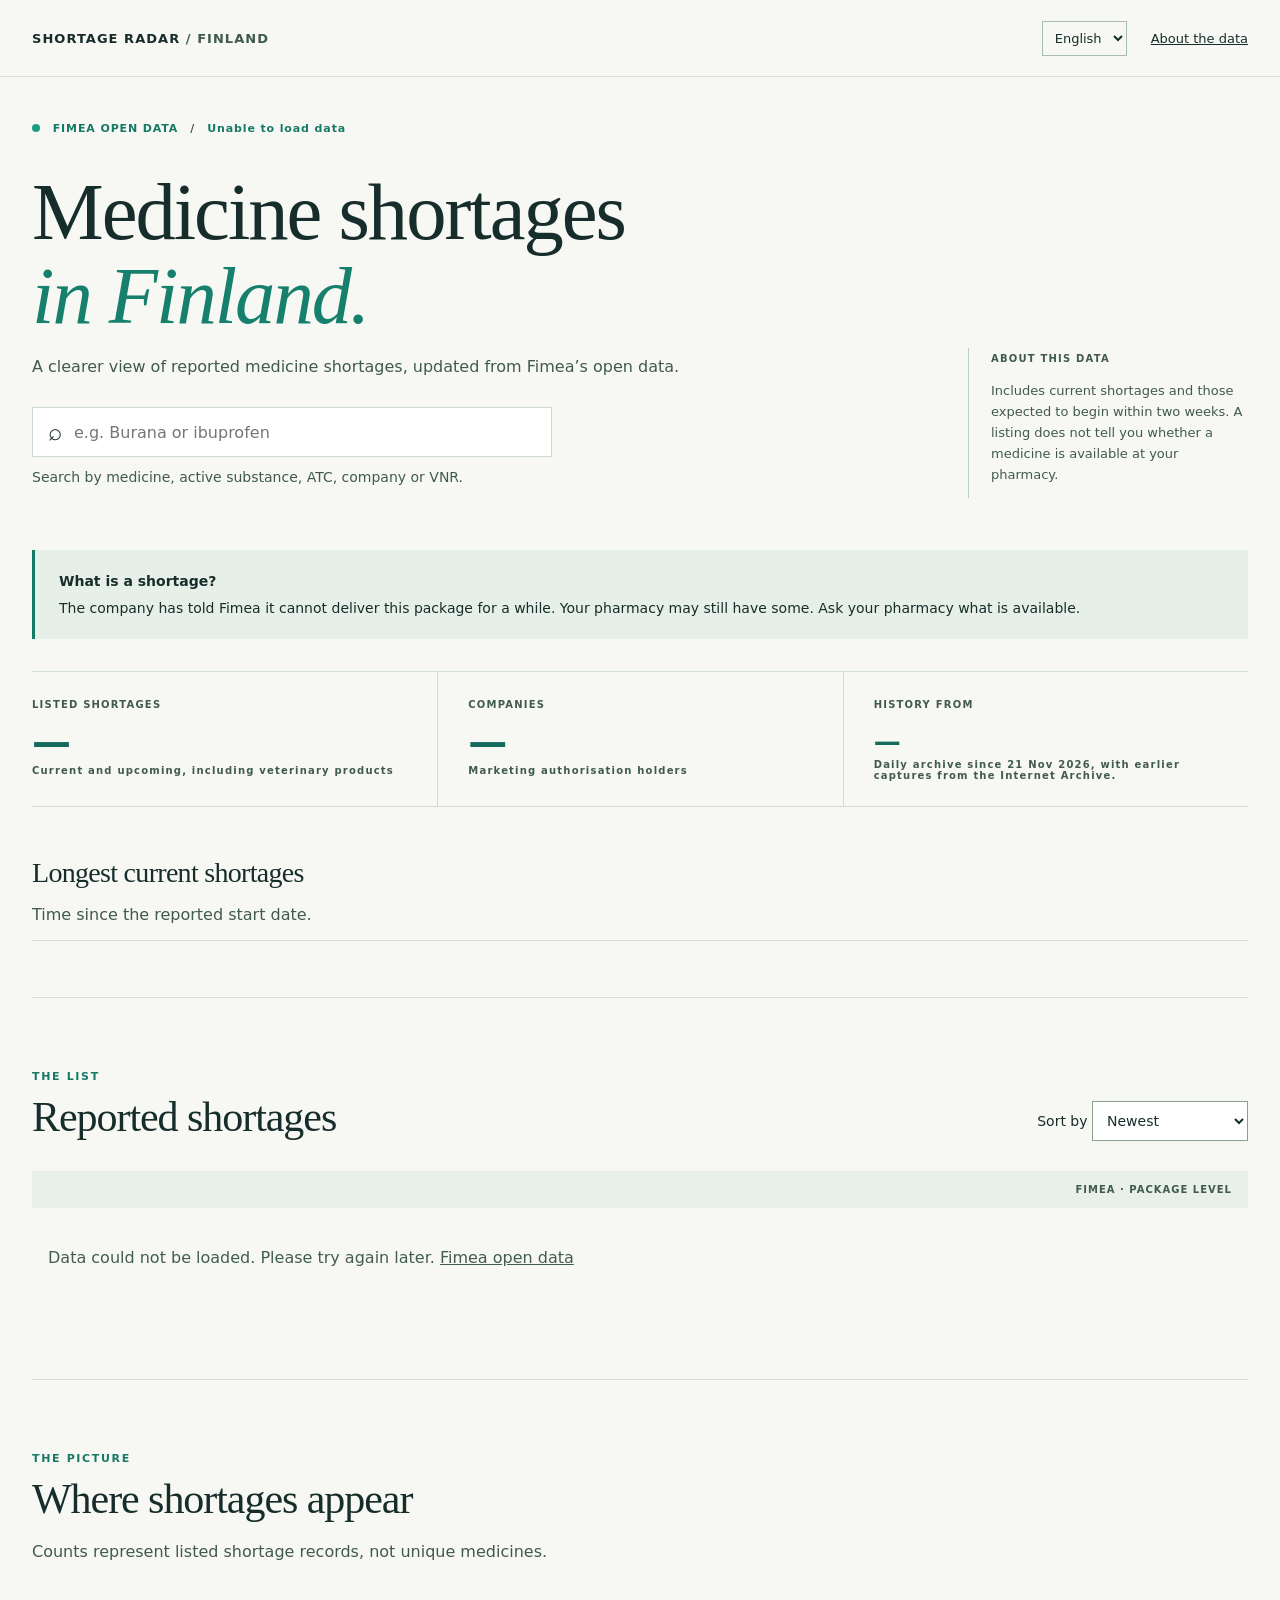
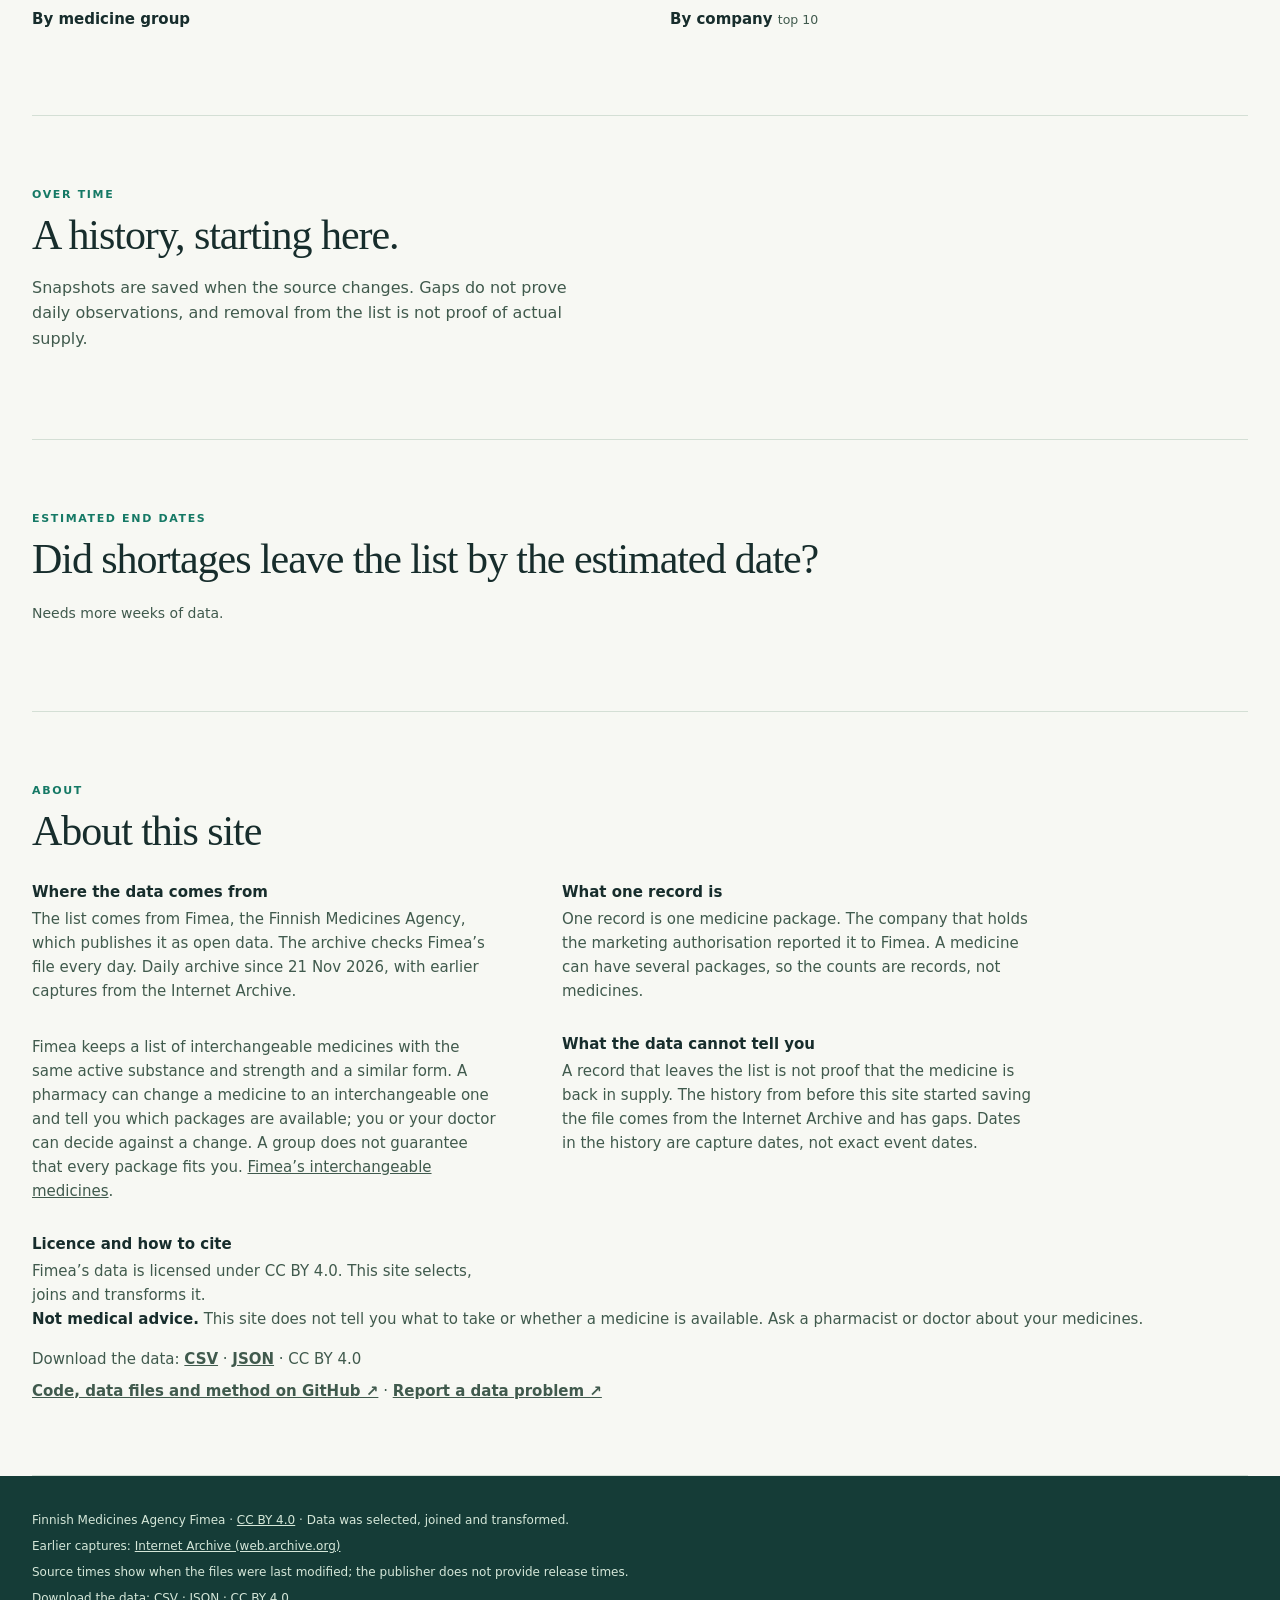
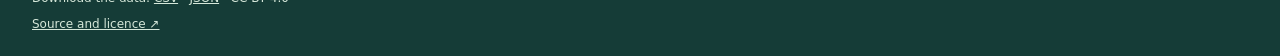
==== commit 6282c0a0: "Require matching strength and form for other packages" ====
--- a/site/index.html
+++ b/site/index.html
@@ -29,7 +29,7 @@
   <section class="analysis"><div class="section-head"><div><div class="kicker"><span data-i18n="pictureKicker">THE PICTURE</span></div><h2><span data-i18n="pictureTitle">Where shortages appear</span></h2><p><span data-i18n="pictureText">Counts represent listed shortage records, not unique medicines.</span></p></div></div><div class="breakdowns"><div><h3><span data-i18n="byGroup">By medicine group</span></h3><div id="atc"></div></div><div><h3><span data-i18n="byCompany">By company</span> <small><span data-i18n="topTen">top 10</span></small></h3><div id="company"></div></div></div></section>
   <section class="history"><div><div class="kicker"><span data-i18n="historyKicker">OVER TIME</span></div><h2><span data-i18n="historyTitle">A history, starting here.</span></h2><p id="history-note"></p><p><span data-i18n="historyText">Snapshots are saved when the source changes. Gaps do not prove daily observations, and removal from the list is not proof of actual supply.</span></p><p id="rss-note"></p></div><div id="chart" class="chart" data-i18n-aria="chartLabel" aria-label="Shortage counts by saved snapshot"></div></section>
   <section class="delays"><div class="kicker"><span data-i18n="delayKicker">DELAYS</span></div><h2><span data-i18n="delayTitle">Estimated end vs. list removal</span></h2><p id="delay-headline"></p><div id="delay-visual"></div><p id="delay-note">Needs more weeks of data.</p><div class="how-count" id="how-count" hidden><h3 data-i18n="howTitle">How we count</h3><p id="how-count-text"></p></div><div id="delay-list"></div></section>
-  <section class="about" id="about" tabindex="-1" aria-labelledby="about-title"><div class="kicker"><span data-i18n="aboutKicker">ABOUT</span></div><h2 id="about-title" data-i18n="aboutPageTitle">About this site</h2><div class="about-body"><div><h3 data-i18n="aboutSourceTitle">Where the data comes from</h3><p data-i18n="aboutSource">The list comes from Fimea, the Finnish Medicines Agency. Fimea publishes it as open data and updates it daily. This site reads that file once a day. Daily archive since 21 Nov 2026, with earlier captures from the Internet Archive.</p></div><div><h3 data-i18n="aboutRecordTitle">What one record is</h3><p data-i18n="aboutRecord">One record is one medicine package. The company that holds the marketing authorisation reported it to Fimea. A medicine can have several packages, so the counts are records, not medicines.</p></div><div><p><span data-i18n="aboutGroup">A substitution group is part of Fimea’s list of interchangeable medicines. Your pharmacy decides with you and your prescriber; a group does not mean every pack size or form is suitable for you.</span> <a href="https://fimea.fi/en/marketing_authorisations/interchangeable_medicinal_products" data-i18n="aboutGroupLink">Fimea’s interchangeable medicines</a>.</p></div><div><h3 data-i18n="aboutLimitsTitle">What the data cannot tell you</h3><p data-i18n="aboutLimits">A record that leaves the list is not proof that the medicine is back in supply. The history before this site started saving the file comes from the Internet Archive and has gaps. Dates in the history are capture dates, not exact event dates.</p></div><div><h3 data-i18n="aboutCiteTitle">Licence and how to cite</h3><p data-i18n="aboutCite">Fimea’s data is licensed under CC BY 4.0. This site selects, joins and transforms it.</p></div></div>
+  <section class="about" id="about" tabindex="-1" aria-labelledby="about-title"><div class="kicker"><span data-i18n="aboutKicker">ABOUT</span></div><h2 id="about-title" data-i18n="aboutPageTitle">About this site</h2><div class="about-body"><div><h3 data-i18n="aboutSourceTitle">Where the data comes from</h3><p data-i18n="aboutSource">The list comes from Fimea, the Finnish Medicines Agency. Fimea publishes it as open data and updates it daily. This site reads that file once a day. Daily archive since 21 Nov 2026, with earlier captures from the Internet Archive.</p></div><div><h3 data-i18n="aboutRecordTitle">What one record is</h3><p data-i18n="aboutRecord">One record is one medicine package. The company that holds the marketing authorisation reported it to Fimea. A medicine can have several packages, so the counts are records, not medicines.</p></div><div><p><span data-i18n="aboutGroup">Fimea keeps a list of interchangeable medicines with the same active substance and strength and a similar form. A pharmacy can change a medicine to an interchangeable one and tell you which packages are available; you or your doctor can decide against a change. A group does not guarantee that every package fits you.</span> <a id="about-group-link" href="https://fimea.fi/en/marketing_authorisations/interchangeable_medicinal_products" data-i18n="aboutGroupLink">Fimea’s interchangeable medicines</a>.</p></div><div><h3 data-i18n="aboutLimitsTitle">What the data cannot tell you</h3><p data-i18n="aboutLimits">A record that leaves the list is not proof that the medicine is back in supply. The history before this site started saving the file comes from the Internet Archive and has gaps. Dates in the history are capture dates, not exact event dates.</p></div><div><h3 data-i18n="aboutCiteTitle">Licence and how to cite</h3><p data-i18n="aboutCite">Fimea’s data is licensed under CC BY 4.0. This site selects, joins and transforms it.</p></div></div>
   <div class="about-cite" id="cite-box" hidden><h3 data-i18n="citeTitle">Cite this site</h3><p id="citation" class="citation"></p><button id="copy-cite" type="button" data-i18n="copyCite">Copy citation</button> <span id="copy-status" role="status"></span></div><p class="about-note"><strong data-i18n="noticeTitle">Not medical advice.</strong> <span data-i18n="aboutAdvice">This site does not tell you what to take or whether a medicine is available. Ask a pharmacist or doctor about your medicines.</span></p><p class="about-links"><span data-i18n="download">Download the data:</span> <a href="shortages.csv">CSV</a> · <a href="data.json">JSON</a> · CC BY 4.0</p><p class="about-links"><a href="https://github.com/AlejandroRenalias/shortage-radar"><span data-i18n="aboutGithub">Code, data files and method on GitHub ↗</span></a> · <a href="https://github.com/AlejandroRenalias/shortage-radar/issues/new?template=data-problem.yml" data-i18n="reportProblem">Report a data problem ↗</a></p></section>
 </main><footer><div class="wrap"><p><span data-i18n="footerAgency">Finnish Medicines Agency Fimea</span> · <a href="https://creativecommons.org/licenses/by/4.0/">CC BY 4.0</a> · <span data-i18n="footerTransform">Data was selected, joined and transformed.</span></p><p><span data-i18n="archiveCredit">Earlier captures:</span> <a href="https://web.archive.org/">Internet Archive (web.archive.org)</a></p><p id="source-times"></p><p><span data-i18n="footerNote">Source times show when the files were last modified; the publisher does not provide release times.</span></p><p><span data-i18n="download">Download the data:</span> <a href="shortages.csv">CSV</a> · <a href="data.json">JSON</a> · CC BY 4.0</p><a href="https://fimea.fi/en/about_us/open-data"><span data-i18n="sourceLink">Source and licence ↗</span></a></div></footer>
 </body></html>
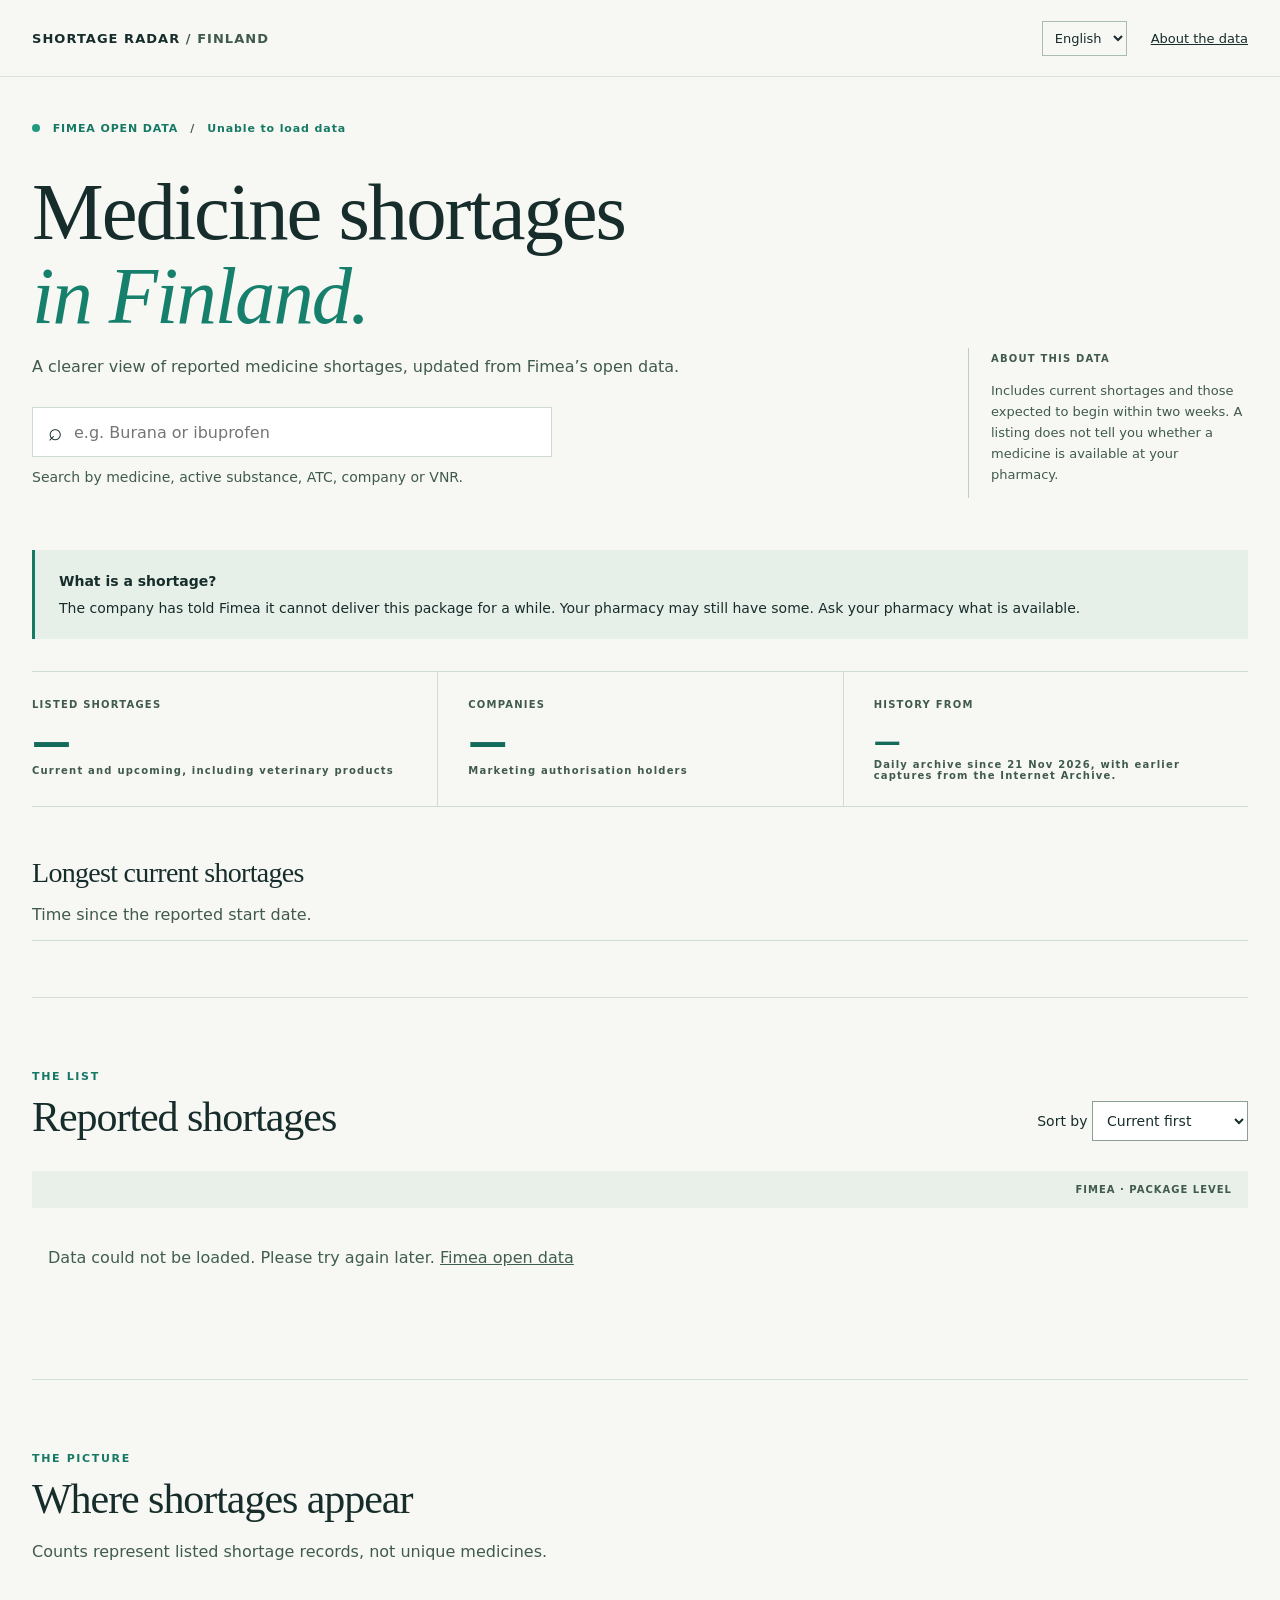
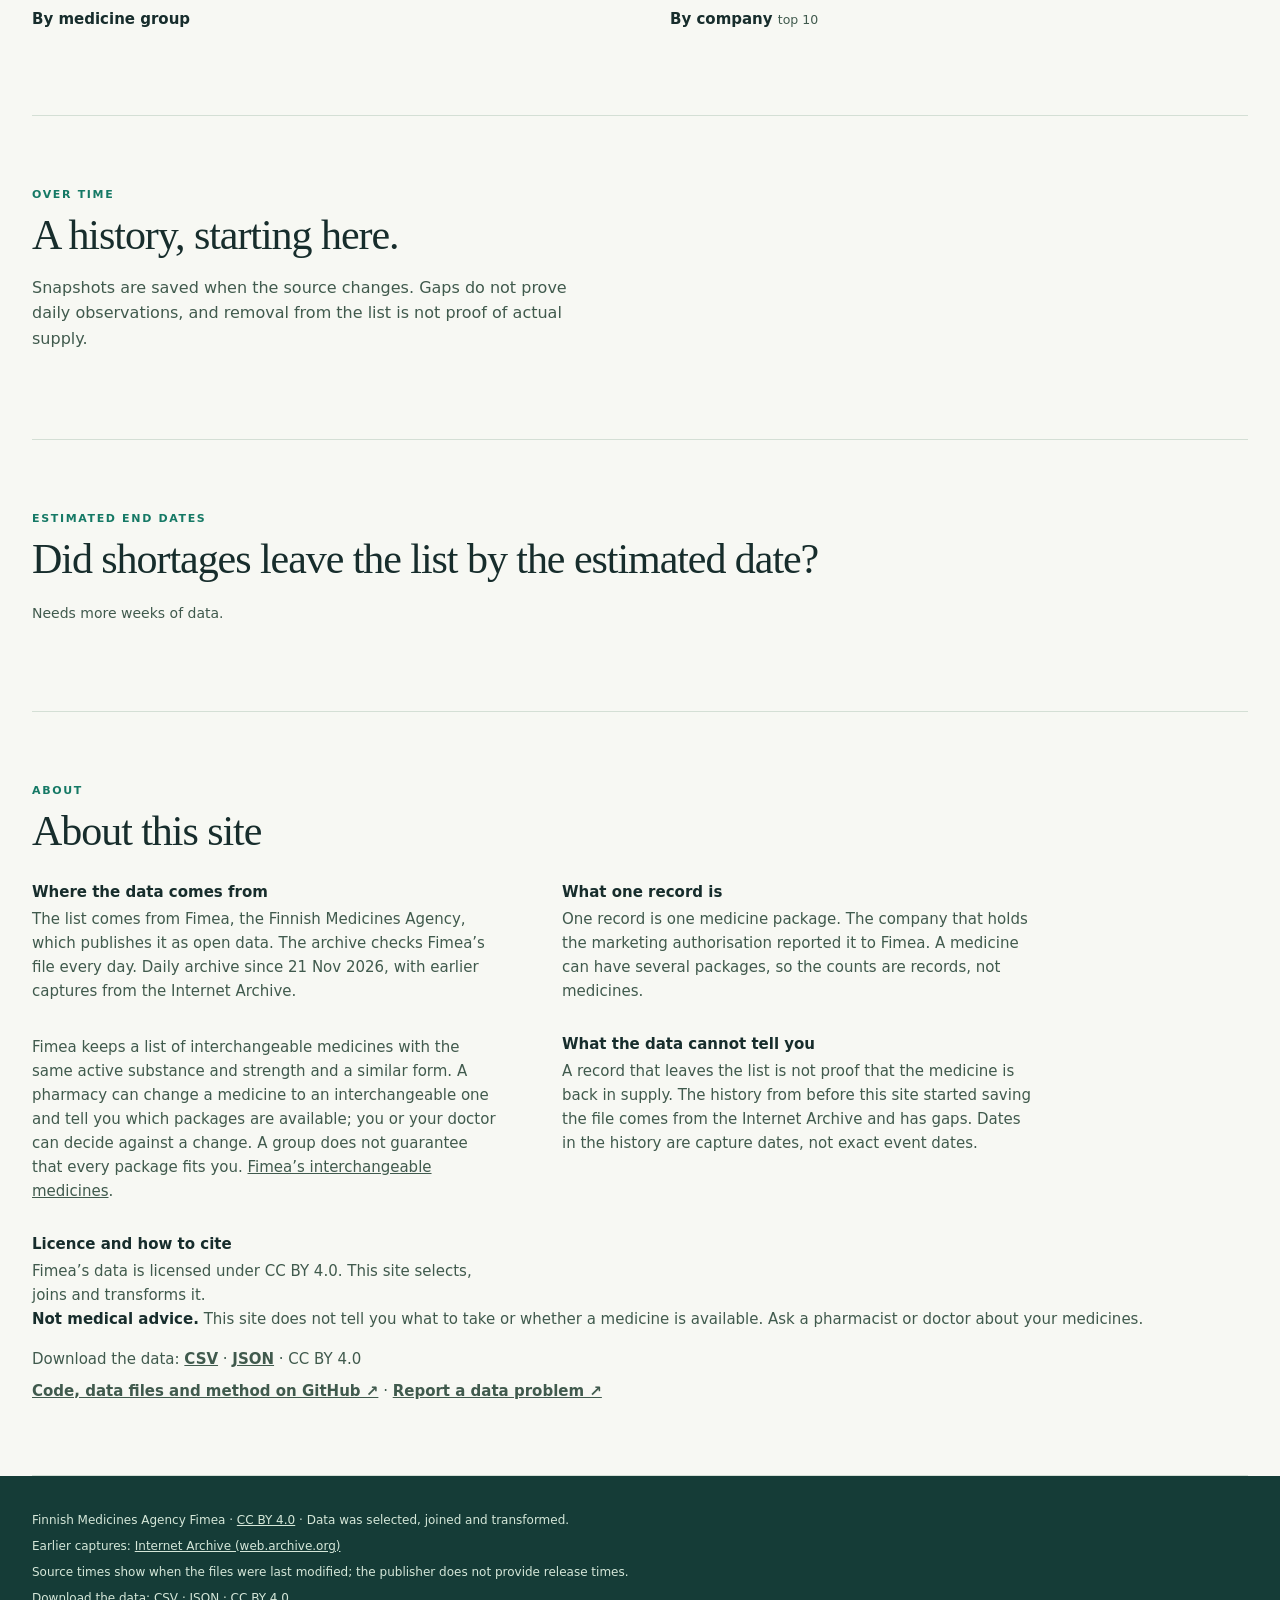
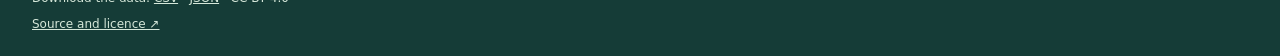
==== commit 586d0d58: "Show current shortages first by default" ====
--- a/site/index.html
+++ b/site/index.html
@@ -25,7 +25,7 @@
   <section class="stats" data-i18n-aria="overview" aria-label="Overview"><div><span><span data-i18n="statShortages">LISTED SHORTAGES</span></span><strong id="total">—</strong><small><span data-i18n="statCurrent">Current and upcoming, including veterinary products</span></small></div><div><span><span data-i18n="statCompanies">COMPANIES</span></span><strong id="companies">—</strong><small><span data-i18n="statHolders">Marketing authorisation holders</span></small></div><div><span><span data-i18n="statArchive">HISTORY FROM</span></span><strong class="date" id="start">—</strong><small><span data-i18n="dailySince">Daily archive since 21 Nov 2026, with earlier captures from the Internet Archive.</span></small></div></section>
   <section class="week" id="week" aria-labelledby="week-title" hidden><h2 id="week-title" data-i18n="weekTitle">This week</h2><p id="week-window"></p><div class="stats"><div><span id="week-new-label"></span><strong id="week-new">—</strong><small id="week-new-note"></small></div><div><span id="week-left-label"></span><strong id="week-left">—</strong><small id="week-left-note"></small></div><div><span id="week-total-label"></span><strong id="week-total">—</strong><small id="week-total-note"></small></div></div><p class="feed-link"><a id="feed-link" href="feed.xml" data-i18n="feedLink">Follow changes (feed)</a></p></section>
   <section class="longest" aria-labelledby="longest-title"><h2 id="longest-title" data-i18n="longestTitle">Longest current shortages</h2><p data-i18n="longestNote">Time since the reported start date.</p><ol id="longest-list"></ol></section>
-  <section class="listing" id="shortages" tabindex="-1"><div class="section-head"><div><div class="kicker"><span data-i18n="listKicker">THE LIST</span></div><h2 id="list-title">Reported shortages</h2></div><label class="sort"><span data-i18n="sortLabel">Sort by</span> <select id="sort"><option value="newest" data-i18n="sortNewest">Newest</option><option value="name" data-i18n="sortName">Name</option><option value="longest" data-i18n="sortLongest">Longest running</option></select></label></div><div class="list-meta"><span id="result-count" aria-live="polite" aria-atomic="true"></span><span><span data-i18n="packageLevel">FIMEA · PACKAGE LEVEL</span></span></div><div id="list" class="list"><p class="list-state">Data could not be loaded. / Tietoja ei voitu ladata. <a href="https://fimea.fi/en/about_us/open-data">Fimea</a></p></div><button id="more" hidden>Show more</button></section>
+  <section class="listing" id="shortages" tabindex="-1"><div class="section-head"><div><div class="kicker"><span data-i18n="listKicker">THE LIST</span></div><h2 id="list-title">Reported shortages</h2></div><label class="sort"><span data-i18n="sortLabel">Sort by</span> <select id="sort"><option value="current" data-i18n="sortCurrent">Current first</option><option value="newest" data-i18n="sortNewest">Newest</option><option value="name" data-i18n="sortName">Name</option><option value="longest" data-i18n="sortLongest">Longest running</option></select></label></div><div class="list-meta"><span id="result-count" aria-live="polite" aria-atomic="true"></span><span><span data-i18n="packageLevel">FIMEA · PACKAGE LEVEL</span></span></div><div id="list" class="list"><p class="list-state">Data could not be loaded. / Tietoja ei voitu ladata. <a href="https://fimea.fi/en/about_us/open-data">Fimea</a></p></div><button id="more" hidden>Show more</button></section>
   <section class="analysis"><div class="section-head"><div><div class="kicker"><span data-i18n="pictureKicker">THE PICTURE</span></div><h2><span data-i18n="pictureTitle">Where shortages appear</span></h2><p><span data-i18n="pictureText">Counts represent listed shortage records, not unique medicines.</span></p></div></div><div class="breakdowns"><div><h3><span data-i18n="byGroup">By medicine group</span></h3><div id="atc"></div></div><div><h3><span data-i18n="byCompany">By company</span> <small><span data-i18n="topTen">top 10</span></small></h3><div id="company"></div></div></div></section>
   <section class="history"><div><div class="kicker"><span data-i18n="historyKicker">OVER TIME</span></div><h2><span data-i18n="historyTitle">A history, starting here.</span></h2><p id="history-note"></p><p><span data-i18n="historyText">Snapshots are saved when the source changes. Gaps do not prove daily observations, and removal from the list is not proof of actual supply.</span></p><p id="rss-note"></p></div><div id="chart" class="chart" data-i18n-aria="chartLabel" aria-label="Shortage counts by saved snapshot"></div></section>
   <section class="delays"><div class="kicker"><span data-i18n="delayKicker">DELAYS</span></div><h2><span data-i18n="delayTitle">Estimated end vs. list removal</span></h2><p id="delay-headline"></p><div id="delay-visual"></div><p id="delay-note">Needs more weeks of data.</p><div class="how-count" id="how-count" hidden><h3 data-i18n="howTitle">How we count</h3><p id="how-count-text"></p></div><div id="delay-list"></div></section>
